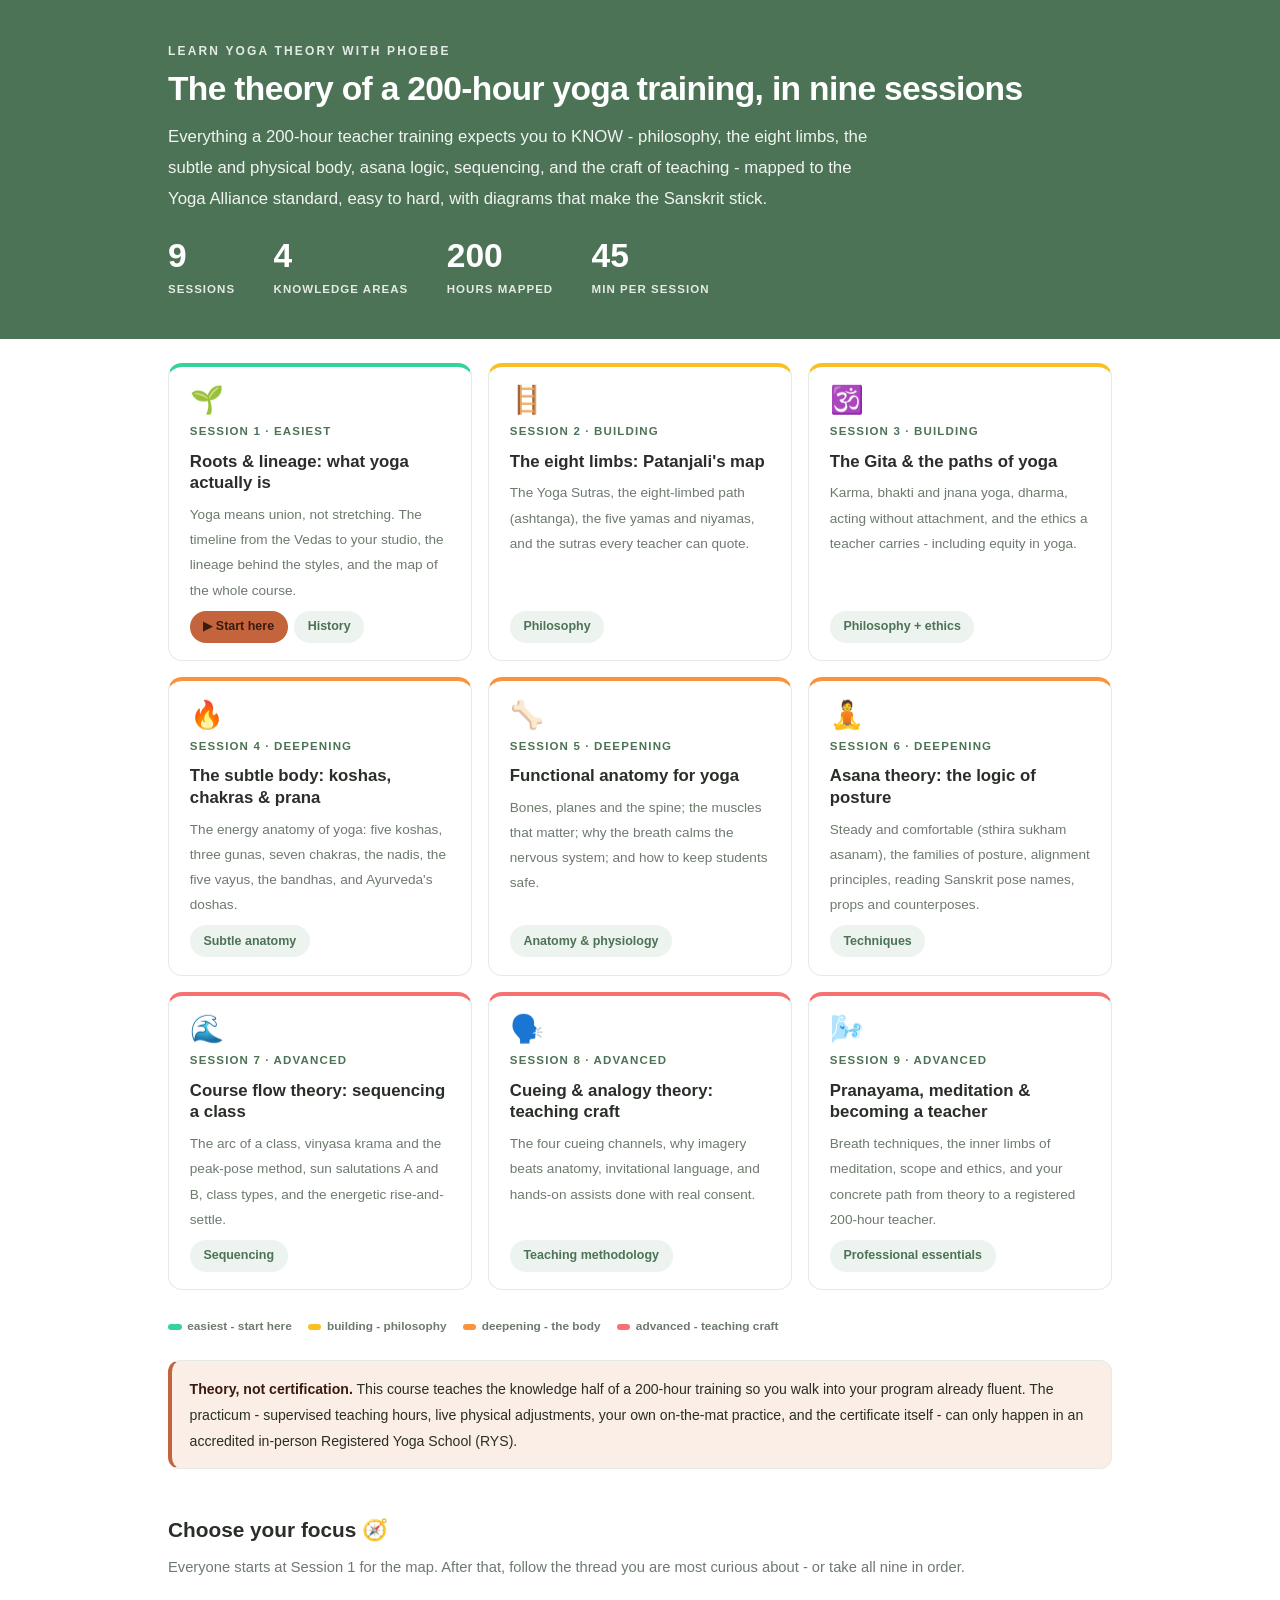
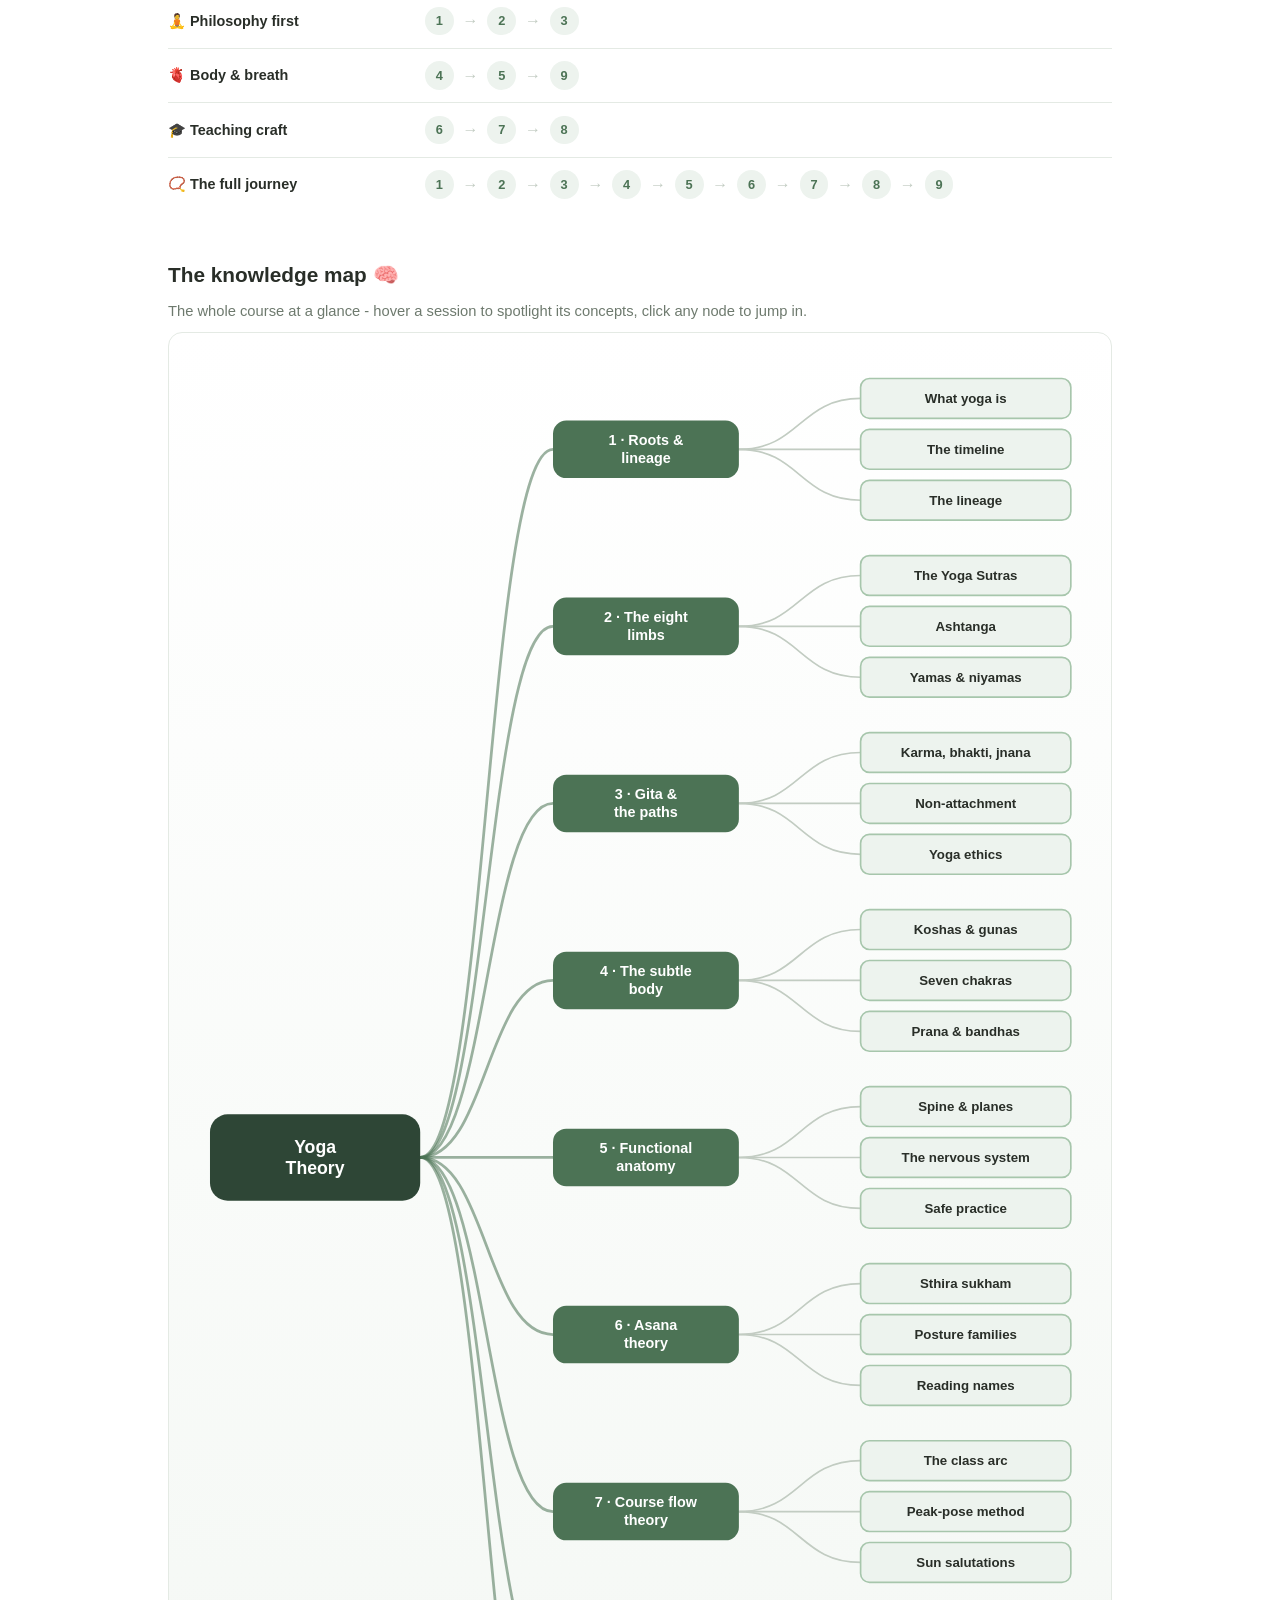
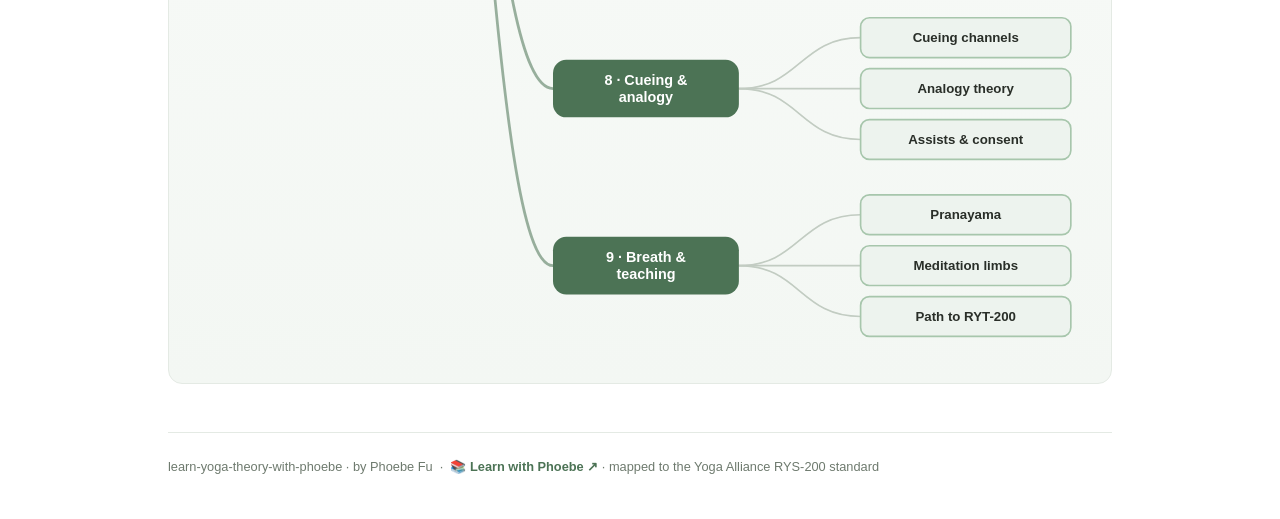
==== index.html @ 9bd57218 "Give every course a social card, and clear the last diagram overlaps Until now all 77 courses shared" ====
<!DOCTYPE html>
<html lang="en">
<head>
<meta charset="UTF-8">
<meta name="viewport" content="width=device-width, initial-scale=1.0">
<!-- social:start -->
<meta name="description" content="Everything a 200-hour teacher training expects you to KNOW - philosophy, the eight limbs, the subtle and physical body, asana logic, sequencing, and the craft of teaching - mapped to the Yoga...">
<meta property="og:type" content="article">
<meta property="og:site_name" content="Learn with Phoebe">
<meta property="og:title" content="learn yoga theory with phoebe - the theory of a 200-hour teacher training">
<meta property="og:description" content="Everything a 200-hour teacher training expects you to KNOW - philosophy, the eight limbs, the subtle and physical body, asana logic, sequencing, and the craft of teaching - mapped to the Yoga...">
<meta property="og:url" content="https://phoebefu6.github.io/learn-yoga-theory-with-phoebe/">
<meta property="og:image" content="https://phoebefu6.github.io/learn-yoga-theory-with-phoebe/assets/og-cover.png">
<meta property="og:image:width" content="1200">
<meta property="og:image:height" content="630">
<meta name="twitter:card" content="summary_large_image">
<meta name="twitter:title" content="learn yoga theory with phoebe - the theory of a 200-hour teacher training">
<meta name="twitter:description" content="Everything a 200-hour teacher training expects you to KNOW - philosophy, the eight limbs, the subtle and physical body, asana logic, sequencing, and the craft of teaching - mapped to the Yoga...">
<meta name="twitter:image" content="https://phoebefu6.github.io/learn-yoga-theory-with-phoebe/assets/og-cover.png">
<!-- social:end -->
<title>learn yoga theory with phoebe - the theory of a 200-hour teacher training</title>
<link rel="stylesheet" href="assets/style.css?v=6">
<style>
  .stats-row { display: flex; gap: 2.4rem; margin-top: 1.5rem; flex-wrap: wrap; }
  .stat b { display: block; font-size: 2.1rem; font-weight: 800; line-height: 1.05; font-variant-numeric: tabular-nums; }
  .stat span { font-size: .72rem; opacity: .85; text-transform: uppercase; letter-spacing: .09em; font-weight: 600; }

  .course-grid { display: grid; grid-template-columns: repeat(auto-fit, minmax(17rem, 1fr)); gap: 1rem; margin-top: 1.5rem; }
  .course-card {
    border: 1px solid var(--hairline);
    border-top: 4px solid var(--diff, var(--indigo));
    border-radius: var(--radius);
    padding: 1.2rem 1.3rem 1.1rem;
    display: flex;
    flex-direction: column;
    gap: .5rem;
    text-decoration: none;
    color: var(--ink);
    background: #fff;
    transition: box-shadow .15s ease, border-color .15s ease, transform .15s ease;
    position: relative;
  }
  .course-card:hover { border-color: var(--indigo-soft); border-top-color: var(--diff, var(--indigo)); box-shadow: 0 8px 28px rgba(76,115,85,.16); transform: translateY(-3px); }
  .course-card .cicon { font-size: 1.7rem; line-height: 1; }
  .course-card .cnum { font-size: .72rem; font-weight: 700; color: var(--indigo); text-transform: uppercase; letter-spacing: .1em; }
  .course-card h3 { font-size: 1.05rem; font-weight: 800; line-height: 1.3; }
  .course-card p { font-size: .85rem; color: var(--muted); flex: 1; }
  .course-card .meta { display: flex; gap: .4rem; flex-wrap: wrap; }

  .diff-legend { display: flex; gap: 1rem; margin-top: 1.6rem; font-size: .74rem; color: var(--muted); font-weight: 600; flex-wrap: wrap; }
  .diff-legend i { display: inline-block; width: .85rem; height: .35rem; border-radius: 999px; margin-right: .35rem; vertical-align: middle; }

  .paths { margin-top: 2.6rem; }
  .paths h2 { font-size: 1.3rem; font-weight: 800; margin-bottom: .3rem; }
  .paths .plede { color: var(--muted); font-size: .92rem; margin-bottom: .8rem; }
  .path { display: flex; gap: .55rem; align-items: center; padding: .75rem 0; border-bottom: .5px solid var(--hairline); flex-wrap: wrap; }
  .path:last-child { border-bottom: none; }
  .path b { min-width: 15.5rem; font-size: .9rem; }
  .path .pstep { background: var(--indigo-50); color: var(--indigo); border-radius: 999px; padding: .16rem .68rem; font-weight: 700; font-size: .8rem; text-decoration: none; transition: all .12s ease; }
  .path .pstep:hover { background: var(--indigo); color: #fff; }
  .path .parr { color: var(--faint); font-weight: 700; }

  .mm-section { margin-top: 1.6rem; }
  .mm-section h2 { font-size: 1.3rem; font-weight: 800; margin-bottom: .2rem; }
  .mm-section .mm-lede { color: var(--muted); font-size: .92rem; margin-bottom: .4rem; }
  .mm-wrap { border: 1px solid var(--hairline); border-radius: var(--radius); background: linear-gradient(180deg,#fff, #F3F7F3); padding: .6rem; overflow-x: auto; }
  .mm-svg { width: 100%; height: auto; display: block; max-width: 60rem; margin: 0 auto; min-width: 34rem; }
  .mm-link { cursor: pointer; text-decoration: none; }
  .mm-node rect { transition: opacity .15s ease, filter .15s ease; }
  .mm-node text { pointer-events: none; }
  .mm-link:hover .mm-node rect { filter: brightness(1.06); }
  .mm-edge { transition: opacity .15s ease; }

  .note-band { margin-top: 1.4rem; background: var(--amber-50); border: 1px solid var(--hairline); border-left: 4px solid var(--amber); border-radius: 12px; padding: .9rem 1.1rem; font-size: .88rem; color: var(--ink); }
  .note-band b { color: var(--amber-ink); }
</style>
</head>
<body>

<header class="masthead">
  <div class="wrap">
    <div class="eyebrow">Learn Yoga Theory with Phoebe</div>
    <h1>The theory of a 200-hour yoga training, in nine sessions</h1>
    <p class="sub">Everything a 200-hour teacher training expects you to KNOW - philosophy, the eight limbs, the subtle and physical body, asana logic, sequencing, and the craft of teaching - mapped to the Yoga Alliance standard, easy to hard, with diagrams that make the Sanskrit stick.</p>
    <div class="stats-row">
      <div class="stat"><b data-count="9">9</b><span>sessions</span></div>
      <div class="stat"><b data-count="4">4</b><span>knowledge areas</span></div>
      <div class="stat"><b data-count="200">200</b><span>hours mapped</span></div>
      <div class="stat"><b data-count="45">45</b><span>min per session</span></div>
    </div>
  </div>
</header>

<main class="wrap">

  <section class="section">
    <div class="course-grid">
      <a class="course-card" href="courses/01-roots-lineage.html" style="--diff:#34D399">
        <span class="cicon">🌱</span>
        <span class="cnum">Session 1 · easiest</span>
        <h3>Roots &amp; lineage: what yoga actually is</h3>
        <p>Yoga means union, not stretching. The timeline from the Vedas to your studio, the lineage behind the styles, and the map of the whole course.</p>
        <span class="meta"><span class="pill amber">▶ Start here</span><span class="pill light">History</span></span>
      </a>
      <a class="course-card" href="courses/02-eight-limbs.html" style="--diff:#FBBF24">
        <span class="cicon">🪜</span>
        <span class="cnum">Session 2 · building</span>
        <h3>The eight limbs: Patanjali's map</h3>
        <p>The Yoga Sutras, the eight-limbed path (ashtanga), the five yamas and niyamas, and the sutras every teacher can quote.</p>
        <span class="meta"><span class="pill light">Philosophy</span></span>
      </a>
      <a class="course-card" href="courses/03-gita-paths.html" style="--diff:#FBBF24">
        <span class="cicon">🕉️</span>
        <span class="cnum">Session 3 · building</span>
        <h3>The Gita &amp; the paths of yoga</h3>
        <p>Karma, bhakti and jnana yoga, dharma, acting without attachment, and the ethics a teacher carries - including equity in yoga.</p>
        <span class="meta"><span class="pill light">Philosophy + ethics</span></span>
      </a>
      <a class="course-card" href="courses/04-subtle-body.html" style="--diff:#FB923C">
        <span class="cicon">🔥</span>
        <span class="cnum">Session 4 · deepening</span>
        <h3>The subtle body: koshas, chakras &amp; prana</h3>
        <p>The energy anatomy of yoga: five koshas, three gunas, seven chakras, the nadis, the five vayus, the bandhas, and Ayurveda's doshas.</p>
        <span class="meta"><span class="pill light">Subtle anatomy</span></span>
      </a>
      <a class="course-card" href="courses/05-functional-anatomy.html" style="--diff:#FB923C">
        <span class="cicon">🦴</span>
        <span class="cnum">Session 5 · deepening</span>
        <h3>Functional anatomy for yoga</h3>
        <p>Bones, planes and the spine; the muscles that matter; why the breath calms the nervous system; and how to keep students safe.</p>
        <span class="meta"><span class="pill light">Anatomy &amp; physiology</span></span>
      </a>
      <a class="course-card" href="courses/06-asana-theory.html" style="--diff:#FB923C">
        <span class="cicon">🧘</span>
        <span class="cnum">Session 6 · deepening</span>
        <h3>Asana theory: the logic of posture</h3>
        <p>Steady and comfortable (sthira sukham asanam), the families of posture, alignment principles, reading Sanskrit pose names, props and counterposes.</p>
        <span class="meta"><span class="pill light">Techniques</span></span>
      </a>
      <a class="course-card" href="courses/07-course-flow.html" style="--diff:#F87171">
        <span class="cicon">🌊</span>
        <span class="cnum">Session 7 · advanced</span>
        <h3>Course flow theory: sequencing a class</h3>
        <p>The arc of a class, vinyasa krama and the peak-pose method, sun salutations A and B, class types, and the energetic rise-and-settle.</p>
        <span class="meta"><span class="pill light">Sequencing</span></span>
      </a>
      <a class="course-card" href="courses/08-cueing-analogy.html" style="--diff:#F87171">
        <span class="cicon">🗣️</span>
        <span class="cnum">Session 8 · advanced</span>
        <h3>Cueing &amp; analogy theory: teaching craft</h3>
        <p>The four cueing channels, why imagery beats anatomy, invitational language, and hands-on assists done with real consent.</p>
        <span class="meta"><span class="pill light">Teaching methodology</span></span>
      </a>
      <a class="course-card" href="courses/09-pranayama-meditation.html" style="--diff:#F87171">
        <span class="cicon">🌬️</span>
        <span class="cnum">Session 9 · advanced</span>
        <h3>Pranayama, meditation &amp; becoming a teacher</h3>
        <p>Breath techniques, the inner limbs of meditation, scope and ethics, and your concrete path from theory to a registered 200-hour teacher.</p>
        <span class="meta"><span class="pill light">Professional essentials</span></span>
      </a>
    </div>
    <div class="diff-legend">
      <span><i style="background:#34D399"></i>easiest - start here</span>
      <span><i style="background:#FBBF24"></i>building - philosophy</span>
      <span><i style="background:#FB923C"></i>deepening - the body</span>
      <span><i style="background:#F87171"></i>advanced - teaching craft</span>
    </div>

    <div class="note-band">
      <b>Theory, not certification.</b> This course teaches the knowledge half of a 200-hour training so you walk into your program already fluent. The practicum - supervised teaching hours, live physical adjustments, your own on-the-mat practice, and the certificate itself - can only happen in an accredited in-person Registered Yoga School (RYS).
    </div>

    <div class="paths">
      <h2>Choose your focus 🧭</h2>
      <p class="plede">Everyone starts at Session 1 for the map. After that, follow the thread you are most curious about - or take all nine in order.</p>
      <div class="path"><b>🧘 Philosophy first</b>
        <a class="pstep" href="courses/01-roots-lineage.html">1</a><span class="parr">→</span>
        <a class="pstep" href="courses/02-eight-limbs.html">2</a><span class="parr">→</span>
        <a class="pstep" href="courses/03-gita-paths.html">3</a>
      </div>
      <div class="path"><b>🫀 Body &amp; breath</b>
        <a class="pstep" href="courses/04-subtle-body.html">4</a><span class="parr">→</span>
        <a class="pstep" href="courses/05-functional-anatomy.html">5</a><span class="parr">→</span>
        <a class="pstep" href="courses/09-pranayama-meditation.html">9</a>
      </div>
      <div class="path"><b>🎓 Teaching craft</b>
        <a class="pstep" href="courses/06-asana-theory.html">6</a><span class="parr">→</span>
        <a class="pstep" href="courses/07-course-flow.html">7</a><span class="parr">→</span>
        <a class="pstep" href="courses/08-cueing-analogy.html">8</a>
      </div>
      <div class="path"><b>📿 The full journey</b>
        <a class="pstep" href="courses/01-roots-lineage.html">1</a><span class="parr">→</span>
        <a class="pstep" href="courses/02-eight-limbs.html">2</a><span class="parr">→</span>
        <a class="pstep" href="courses/03-gita-paths.html">3</a><span class="parr">→</span>
        <a class="pstep" href="courses/04-subtle-body.html">4</a><span class="parr">→</span>
        <a class="pstep" href="courses/05-functional-anatomy.html">5</a><span class="parr">→</span>
        <a class="pstep" href="courses/06-asana-theory.html">6</a><span class="parr">→</span>
        <a class="pstep" href="courses/07-course-flow.html">7</a><span class="parr">→</span>
        <a class="pstep" href="courses/08-cueing-analogy.html">8</a><span class="parr">→</span>
        <a class="pstep" href="courses/09-pranayama-meditation.html">9</a>
      </div>
    </div>
  </section>

  <section class="section mm-section">
    <h2>The knowledge map 🧠</h2>
    <p class="mm-lede">The whole course at a glance - hover a session to spotlight its concepts, click any node to jump in.</p>
    <div class="mm-wrap"><div id="mindmap"></div></div>
  </section>

  <footer class="pagefoot">
    <span>learn-yoga-theory-with-phoebe · by Phoebe Fu &nbsp;·&nbsp; 📚 <a href="https://phoebefu6.github.io/learn-with-phoebe/">Learn with Phoebe ↗</a> · mapped to the Yoga Alliance RYS-200 standard</span>
  </footer>
</main>

<script>
window.MINDMAP_DATA = {
  title: "Yoga\nTheory",
  centerColor: "#2E4636",
  sessions: [
    { label: "Roots &\nlineage", href: "courses/01-roots-lineage.html", color: "#34D399",
      concepts: [
        { label: "What yoga is", href: "courses/01-roots-lineage.html" },
        { label: "The timeline", href: "courses/01-roots-lineage.html" },
        { label: "The lineage", href: "courses/01-roots-lineage.html" } ] },
    { label: "The eight\nlimbs", href: "courses/02-eight-limbs.html", color: "#FBBF24",
      concepts: [
        { label: "The Yoga Sutras", href: "courses/02-eight-limbs.html" },
        { label: "Ashtanga", href: "courses/02-eight-limbs.html" },
        { label: "Yamas & niyamas", href: "courses/02-eight-limbs.html" } ] },
    { label: "Gita &\nthe paths", href: "courses/03-gita-paths.html", color: "#FBBF24",
      concepts: [
        { label: "Karma, bhakti, jnana", href: "courses/03-gita-paths.html" },
        { label: "Non-attachment", href: "courses/03-gita-paths.html" },
        { label: "Yoga ethics", href: "courses/03-gita-paths.html" } ] },
    { label: "The subtle\nbody", href: "courses/04-subtle-body.html", color: "#FB923C",
      concepts: [
        { label: "Koshas & gunas", href: "courses/04-subtle-body.html" },
        { label: "Seven chakras", href: "courses/04-subtle-body.html" },
        { label: "Prana & bandhas", href: "courses/04-subtle-body.html" } ] },
    { label: "Functional\nanatomy", href: "courses/05-functional-anatomy.html", color: "#FB923C",
      concepts: [
        { label: "Spine & planes", href: "courses/05-functional-anatomy.html" },
        { label: "The nervous system", href: "courses/05-functional-anatomy.html" },
        { label: "Safe practice", href: "courses/05-functional-anatomy.html" } ] },
    { label: "Asana\ntheory", href: "courses/06-asana-theory.html", color: "#FB923C",
      concepts: [
        { label: "Sthira sukham", href: "courses/06-asana-theory.html" },
        { label: "Posture families", href: "courses/06-asana-theory.html" },
        { label: "Reading names", href: "courses/06-asana-theory.html" } ] },
    { label: "Course flow\ntheory", href: "courses/07-course-flow.html", color: "#F87171",
      concepts: [
        { label: "The class arc", href: "courses/07-course-flow.html" },
        { label: "Peak-pose method", href: "courses/07-course-flow.html" },
        { label: "Sun salutations", href: "courses/07-course-flow.html" } ] },
    { label: "Cueing &\nanalogy", href: "courses/08-cueing-analogy.html", color: "#F87171",
      concepts: [
        { label: "Cueing channels", href: "courses/08-cueing-analogy.html" },
        { label: "Analogy theory", href: "courses/08-cueing-analogy.html" },
        { label: "Assists & consent", href: "courses/08-cueing-analogy.html" } ] },
    { label: "Breath &\nteaching", href: "courses/09-pranayama-meditation.html", color: "#F87171",
      concepts: [
        { label: "Pranayama", href: "courses/09-pranayama-meditation.html" },
        { label: "Meditation limbs", href: "courses/09-pranayama-meditation.html" },
        { label: "Path to RYT-200", href: "courses/09-pranayama-meditation.html" } ] }
  ]
};
</script>
<script src="assets/mindmap.js?v=6"></script>
<script src="assets/app.js?v=6"></script>
</body>
</html>
---- assets/style.css ----
/* learn-claude-with-phoebe - editorial bold design system
   Accent: indigo #4C7355 · Ink: #292E28 · Flagship: amber #C4643C */

:root {
  --indigo: #4C7355;
  --indigo-deep: #2E4636;
  --indigo-mid: #6E9B77;
  --indigo-soft: #A7C6AC;
  --indigo-50: #EDF3EE;
  --ink: #292E28;
  --muted: #6E7A6E;
  --faint: #C2CCC2;
  --hairline: #E4EAE4;
  --amber: #C4643C;
  --amber-ink: #3A1B0E;
  --amber-50: #FBEEE6;
  --paper: #FFFFFF;
  --code-bg: #1E2620;
  --code-ink: #E4EDE5;
  --radius: 14px;
}

* { margin: 0; padding: 0; box-sizing: border-box; }

html { font-size: 16px; scroll-behavior: smooth; }
html.zoom-125 { font-size: 20px; }
html.zoom-150 { font-size: 24px; }

body {
  font-family: "Inter", -apple-system, BlinkMacSystemFont, "Segoe UI", Roboto, sans-serif;
  background: var(--paper);
  color: var(--ink);
  line-height: 1.85;
  font-feature-settings: "tnum";
}

.wrap { max-width: 62rem; margin: 0 auto; padding: 0 1.5rem; }

/* ---------- header band ---------- */
.masthead {
  background: var(--indigo);
  color: #fff;
  padding: 2.5rem 0 2.25rem;
}
.masthead .eyebrow {
  font-size: .75rem;
  letter-spacing: .18em;
  text-transform: uppercase;
  opacity: .85;
  font-weight: 600;
}
.masthead h1 {
  font-size: 2.1rem;
  line-height: 1.15;
  font-weight: 800;
  margin: .5rem 0 .75rem;
  letter-spacing: -.02em;
}
.masthead h1 .accent { color: inherit; }
.masthead .sub { font-size: 1.05rem; opacity: .92; max-width: 44rem; }

.chip-row { display: flex; flex-wrap: wrap; gap: .5rem; margin-top: 1.1rem; }
.chip {
  display: inline-flex;
  align-items: center;
  gap: .35rem;
  border-radius: 999px;
  padding: .25rem .8rem;
  font-size: .78rem;
  font-weight: 600;
  white-space: nowrap;
}
.chip.level { background: #fff; color: var(--indigo); }
.chip.audience { background: rgba(255,255,255,.16); color: #fff; border: 1px solid rgba(255,255,255,.35); }
.chip.time { background: var(--ink); color: #fff; font-variant-numeric: tabular-nums; }

/* ---------- agenda bar ---------- */
.agenda {
  display: flex;
  border-radius: 999px;
  overflow: hidden;
  margin: 1.4rem 0 0;
  font-size: .72rem;
  font-weight: 600;
  text-align: center;
  color: #fff;
}
.agenda span { padding: .45rem .3rem; white-space: nowrap; overflow: hidden; text-overflow: ellipsis; }
.agenda .a1 { background: var(--indigo-deep); }
.agenda .a2 { background: var(--indigo-mid); }
.agenda .a3 { background: var(--amber); color: var(--amber-ink); }
.agenda .a4 { background: var(--indigo-soft); }

/* ---------- toolbar ---------- */
.toolbar {
  position: sticky;
  top: 0;
  z-index: 40;
  background: rgba(255,255,255,.94);
  backdrop-filter: blur(6px);
  border-bottom: 1px solid var(--hairline);
  padding: .55rem 0;
}
.toolbar .wrap { display: flex; align-items: center; gap: .6rem; }
.toolbar .crumb { font-size: .8rem; color: var(--muted); font-weight: 600; margin-right: auto; }
.toolbar .crumb a { color: var(--indigo); text-decoration: none; }
.btn {
  border: 1px solid var(--hairline);
  background: #fff;
  color: var(--ink);
  border-radius: 999px;
  padding: .35rem .9rem;
  font-size: .78rem;
  font-weight: 600;
  cursor: pointer;
  font-family: inherit;
  transition: all .15s ease;
}
.btn:hover { border-color: var(--indigo); color: var(--indigo); }
.btn.primary { background: var(--indigo); border-color: var(--indigo); color: #fff; }
.btn.primary:hover { background: var(--indigo-deep); }

/* ---------- sections ---------- */
main { padding: 2.5rem 0 4rem; }

.section { margin-bottom: 2.8rem; }
.section-kicker { margin-bottom: 1rem; }
.section-kicker .klabel {
  display: block;
  font-size: .72rem;
  text-transform: uppercase;
  letter-spacing: .1em;
  color: var(--indigo);
  font-weight: 700;
  margin-bottom: .35rem;
}
.section-kicker h2 {
  font-size: 1.45rem;
  font-weight: 800;
  letter-spacing: -.01em;
  display: flex;
  align-items: center;
  gap: .7rem;
  flex-wrap: wrap;
}
.section-kicker .tag {
  border-radius: 999px;
  padding: .18rem .7rem;
  font-size: .7rem;
  font-weight: 700;
  text-transform: uppercase;
  letter-spacing: .08em;
}
.tag.concept { background: var(--indigo-50); color: var(--indigo); }
.tag.demo { background: var(--amber-50); color: var(--amber-ink); }
.tag.exercise { background: var(--ink); color: #fff; }

.lede { color: var(--muted); max-width: 46rem; margin-bottom: 1.4rem; line-height: 1.8; }

/* live vs self-study markers on cards */
.mode {
  font-size: .64rem;
  font-weight: 700;
  text-transform: uppercase;
  letter-spacing: .07em;
  padding: .14rem .6rem;
  border-radius: 999px;
  flex: none;
}
.mode.live { background: var(--indigo); color: #fff; }
.mode.self { background: #fff; color: var(--muted); border: 1px solid var(--hairline); }

/* ---------- accordions ---------- */
details.card {
  border: 1px solid var(--hairline);
  border-radius: var(--radius);
  margin-bottom: .8rem;
  overflow: hidden;
  background: #fff;
}
details.card[open] { border-color: var(--indigo-soft); box-shadow: 0 8px 28px rgba(76,115,85,.08); }
details.card summary {
  list-style: none;
  cursor: pointer;
  padding: 1rem 1.25rem;
  display: flex;
  align-items: center;
  gap: .75rem;
  font-weight: 700;
  font-size: 1.02rem;
  user-select: none;
}
details.card summary::-webkit-details-marker { display: none; }
details.card summary .dot {
  width: .6rem; height: .6rem;
  border-radius: 999px;
  background: var(--indigo);
  flex: none;
}
details.card summary .mini { margin-left: auto; font-size: .72rem; color: var(--muted); font-weight: 600; white-space: nowrap; }
details.card summary .caret { transition: transform .2s ease; color: var(--indigo); font-size: .8rem; }
details.card[open] summary .caret { transform: rotate(90deg); }
details.card .body { padding: 0 1.25rem 1.4rem; border-top: 1px solid var(--hairline); padding-top: 1.15rem; }
details.card .body p { margin-bottom: 1.05rem; max-width: 48rem; }
details.card .body p:last-child { margin-bottom: 0; }
details.card .body ul, details.card .body ol { margin: 0 0 1.1rem 1.2rem; max-width: 47rem; }
details.card .body li { margin-bottom: .65rem; }
details.card .body h4 { font-size: .95rem; font-weight: 700; margin: 1.1rem 0 .45rem; }
details.card .body h4:first-child { margin-top: 0; }

/* ---------- pills & legends ---------- */
.legend { display: flex; flex-wrap: wrap; gap: .5rem; margin: 0 0 1.2rem; }
.pill {
  display: inline-flex;
  align-items: center;
  gap: .4rem;
  border-radius: 999px;
  padding: .28rem .85rem;
  font-size: .78rem;
  font-weight: 600;
}
.pill.solid { background: var(--indigo); color: #fff; }
.pill.light { background: var(--indigo-50); color: var(--indigo); }
.pill.inkpill { background: var(--ink); color: #fff; }
.pill.amber, .pill.peach { background: var(--amber); color: var(--amber-ink); }
.pill.bare { color: var(--faint); }

/* ---------- 4D grid ---------- */
.grid-2 { display: grid; grid-template-columns: repeat(auto-fit, minmax(15rem, 1fr)); gap: .8rem; margin: .5rem 0 1rem; }
.d-card {
  border: 1px solid var(--hairline);
  border-left: 4px solid var(--indigo);
  border-radius: 10px;
  padding: 1rem 1.1rem;
}
.d-card h4 { font-size: .95rem; margin-bottom: .3rem; }
.d-card h4 .lead-letter { color: var(--indigo); }
.d-card p { font-size: .86rem; color: var(--muted); margin: 0; }

/* ---------- tables ---------- */
table.clean { width: 100%; border-collapse: collapse; font-size: .9rem; margin: .4rem 0 1rem; }
table.clean th {
  text-align: left;
  font-size: .72rem;
  text-transform: uppercase;
  letter-spacing: .08em;
  color: var(--muted);
  padding: .5rem .6rem;
  border-bottom: 2px solid var(--ink);
}
table.clean td { padding: .7rem .6rem; border-bottom: .5px solid var(--hairline); vertical-align: top; line-height: 1.7; }
table.clean td:first-child { font-weight: 600; }

/* ---------- prompt boxes ---------- */
.prompt-box {
  position: relative;
  background: var(--code-bg);
  color: var(--code-ink);
  border-radius: var(--radius);
  padding: 1.1rem 1.2rem;
  margin: 1rem 0 1.2rem;
  font-family: "SF Mono", ui-monospace, Menlo, Consolas, monospace;
  font-size: .84rem;
  line-height: 1.65;
  white-space: pre-wrap;
  word-break: break-word;
}
.prompt-box .label {
  position: absolute;
  top: -0.7rem;
  left: 1rem;
  background: var(--indigo);
  color: #fff;
  font-family: "Inter", -apple-system, sans-serif;
  font-size: .68rem;
  font-weight: 700;
  letter-spacing: .06em;
  text-transform: uppercase;
  border-radius: 999px;
  padding: .15rem .7rem;
}
.prompt-box.bad .label { background: var(--faint); color: var(--ink); }
.prompt-box.good .label { background: var(--amber); color: var(--amber-ink); }
.copy-btn {
  position: absolute;
  top: .7rem;
  right: .7rem;
  background: rgba(255,255,255,.1);
  border: 1px solid rgba(255,255,255,.25);
  color: #fff;
  border-radius: 999px;
  padding: .25rem .8rem;
  font-size: .72rem;
  font-weight: 600;
  cursor: pointer;
  font-family: "Inter", -apple-system, sans-serif;
  transition: background .15s ease;
}
.copy-btn:hover { background: rgba(255,255,255,.22); }
.copy-btn.copied { background: var(--amber); border-color: var(--amber); color: var(--amber-ink); }

/* ---------- demo steps ---------- */
.steps { counter-reset: step; margin: .6rem 0 1rem; }
.step {
  display: flex;
  gap: .9rem;
  padding: .85rem 0;
  border-bottom: .5px solid var(--hairline);
}
.step:last-child { border-bottom: none; }
.step::before {
  counter-increment: step;
  content: counter(step);
  flex: none;
  width: 1.7rem; height: 1.7rem;
  border-radius: 999px;
  background: var(--indigo-50);
  color: var(--indigo);
  font-weight: 700;
  font-size: .85rem;
  display: inline-flex;
  align-items: center;
  justify-content: center;
  margin-top: .1rem;
}
.step p { margin: 0; }

/* ---------- callouts ---------- */
.callout {
  border-radius: var(--radius);
  padding: 1rem 1.2rem;
  margin: 1rem 0;
  font-size: .92rem;
}
.callout.tip { background: var(--indigo-50); border-left: 4px solid var(--indigo); }
.callout.win { background: var(--amber-50); border-left: 4px solid var(--amber); }
.callout strong:first-child { display: block; margin-bottom: .2rem; }

.callout.example {
  background: #FFFFFF;
  border: 1px solid var(--hairline);
  border-left: 4px solid var(--amber);
  font-size: .9rem;
}
.callout.example .ex-pill {
  display: inline-block;
  background: var(--amber);
  color: var(--amber-ink);
  border-radius: 999px;
  padding: .15rem .7rem;
  font-size: .68rem;
  font-weight: 700;
  text-transform: uppercase;
  letter-spacing: .06em;
  margin-bottom: .5rem;
}
.callout.example p { margin: 0 0 .75rem; max-width: 47rem; }
.callout.example p:last-child { margin-bottom: 0; }
.callout.example ul { margin: 0 0 0 1.1rem; max-width: 46rem; }
.callout.example li { margin-bottom: .6rem; }
.callout.example li:last-child { margin-bottom: 0; }

/* ---------- zoomable figures ---------- */
figure.zoomable {
  border: 1px solid var(--hairline);
  border-radius: var(--radius);
  padding: 1.2rem;
  margin: 1rem 0 1.4rem;
  cursor: zoom-in;
  transition: box-shadow .15s ease;
  background: #fff;
}
figure.zoomable:hover { box-shadow: 0 8px 28px rgba(76,115,85,.12); }
figure.zoomable svg, figure.zoomable img { width: 100%; height: auto; display: block; }
figure.zoomable figcaption {
  margin-top: .6rem;
  font-size: .76rem;
  color: var(--muted);
  font-weight: 600;
  display: flex;
  align-items: center;
  gap: .4rem;
}

.lightbox {
  position: fixed;
  inset: 0;
  z-index: 100;
  background: rgba(41,46,40,.9);
  display: none;
  align-items: center;
  justify-content: center;
  padding: 3vh 3vw;
  cursor: zoom-out;
}
.lightbox.open { display: flex; }
.lightbox .inner {
  background: #fff;
  border-radius: var(--radius);
  padding: 2rem;
  max-width: 94vw;
  max-height: 92vh;
  overflow: auto;
}
.lightbox .inner svg, .lightbox .inner img { width: min(88vw, 70rem); height: auto; }
.lightbox .close-hint {
  position: fixed;
  top: 1rem; right: 1.4rem;
  color: #fff;
  font-size: .8rem;
  font-weight: 600;
  opacity: .8;
}

/* ---------- courses covered ---------- */
.covered { border: 1px solid var(--hairline); border-radius: var(--radius); overflow: hidden; }
.covered-row {
  display: flex;
  align-items: baseline;
  gap: .8rem;
  padding: .75rem 1.1rem;
  border-bottom: .5px solid var(--hairline);
  font-size: .9rem;
}
.covered-row:last-child { border-bottom: none; }
.covered-row .status { flex: none; }
.covered-row .name { font-weight: 600; }
.covered-row .note { margin-left: auto; color: var(--muted); font-size: .78rem; text-align: right; }

/* ---------- cheat sheet footer ---------- */
.cheat {
  background: var(--ink);
  color: #fff;
  border-radius: var(--radius);
  padding: 1.6rem 1.6rem 1.3rem;
  margin-top: 3rem;
}
.cheat h3 { font-size: 1.1rem; margin-bottom: 1rem; }
.cheat h3 span { color: var(--indigo-soft); }
.cheat .grid-2 { gap: 1rem; }
.cheat .cheat-item { border-left: 3px solid var(--indigo-mid); padding-left: .8rem; }
.cheat .cheat-item b { display: block; font-size: .85rem; color: var(--indigo-soft); }
.cheat .cheat-item span { font-size: .82rem; opacity: .85; }

footer.pagefoot {
  border-top: 1px solid var(--hairline);
  margin-top: 3rem;
  padding: 1.4rem 0 2.5rem;
  font-size: .8rem;
  color: var(--muted);
  display: flex;
  justify-content: space-between;
  flex-wrap: wrap;
  gap: .8rem;
}
footer.pagefoot a { color: var(--indigo); text-decoration: none; font-weight: 600; }

/* ---------- wayfinding: reading progress + section dots + part numbers ---------- */

#progress-bar {
  position: fixed;
  top: 0; left: 0;
  height: 3px;
  width: 0;
  background: linear-gradient(90deg, var(--indigo), var(--amber));
  z-index: 90;
}

.pagenav {
  position: fixed;
  right: 1.1rem;
  top: 50%;
  transform: translateY(-50%);
  z-index: 50;
  display: flex;
  flex-direction: column;
  gap: .55rem;
}
.pagenav a {
  width: .68rem; height: .68rem;
  border-radius: 999px;
  background: #fff;
  border: 2px solid var(--faint);
  display: block;
  position: relative;
  transition: all .15s ease;
}
.pagenav a:hover { border-color: var(--indigo); transform: scale(1.3); }
.pagenav a.active { background: var(--indigo); border-color: var(--indigo); }
.pagenav a .nlabel {
  position: absolute;
  right: 1.4rem;
  top: 50%;
  transform: translateY(-50%);
  background: var(--ink);
  color: #fff;
  font-size: .7rem;
  font-weight: 600;
  padding: .22rem .65rem;
  border-radius: 6px;
  white-space: nowrap;
  opacity: 0;
  pointer-events: none;
  transition: opacity .15s ease;
}
.pagenav a:hover .nlabel { opacity: 1; }
@media (max-width: 74rem) { .pagenav { display: none; } }

main { counter-reset: partnum -1; }
.section .section-kicker { position: relative; }
.section .section-kicker::before {
  counter-increment: partnum;
  content: counter(partnum, decimal-leading-zero);
  position: absolute;
  right: 0;
  top: -1.2rem;
  font-size: 4.4rem;
  font-weight: 800;
  color: var(--indigo-50);
  line-height: 1;
  font-variant-numeric: tabular-nums;
  pointer-events: none;
  z-index: 0;
}
.section .section-kicker > * { position: relative; z-index: 1; }

details.card summary { transition: background .15s ease; }
details.card summary:hover { background: #F4F7F4; }

/* ---------- journey strip: you are here in the series ---------- */
.journey {
  display: flex;
  align-items: center;
  gap: .45rem;
  margin-top: 1.1rem;
  flex-wrap: wrap;
}
.journey .jlabel { font-size: .7rem; font-weight: 700; text-transform: uppercase; letter-spacing: .09em; opacity: .8; margin-right: .3rem; }
.journey a {
  width: 1.7rem; height: 1.7rem;
  border-radius: 999px;
  display: inline-flex;
  align-items: center;
  justify-content: center;
  font-size: .8rem;
  font-weight: 700;
  text-decoration: none;
  color: #fff;
  border: 1.5px solid rgba(255,255,255,.45);
  transition: all .15s ease;
  font-variant-numeric: tabular-nums;
}
.journey a:hover { border-color: #fff; transform: scale(1.12); }
.journey a.here { background: #fff; color: var(--indigo); border-color: #fff; }
.journey a.dd-chip { width: auto; border-radius: 999px; padding: 0 .7rem; font-size: .72rem; }

/* ---------- check-yourself quiz ---------- */
.quiz-q {
  border: 1px solid var(--hairline);
  border-radius: var(--radius);
  padding: 1.1rem 1.25rem 1rem;
  margin-bottom: .9rem;
  background: #fff;
}
.quiz-q .qtext { font-weight: 700; margin-bottom: .7rem; }
.quiz-q .qopt {
  display: block;
  width: 100%;
  text-align: left;
  background: #fff;
  border: 1px solid var(--hairline);
  border-radius: 10px;
  padding: .6rem .9rem;
  margin-bottom: .5rem;
  font-size: .9rem;
  font-family: inherit;
  color: var(--ink);
  cursor: pointer;
  transition: all .15s ease;
}
.quiz-q .qopt:hover { border-color: var(--indigo); background: var(--indigo-50); }
.quiz-q .qopt.correct { background: var(--indigo); border-color: var(--indigo); color: #fff; font-weight: 600; }
.quiz-q .qopt.correct::after { content: "  ✓"; }
.quiz-q .qopt.wrong { background: #FEF2F2; border-color: #FCA5A5; color: #991B1B; animation: qshake .3s ease; }
.quiz-q .qopt.wrong::after { content: "  ✗ try again"; font-size: .78rem; }
.quiz-q .qopt:disabled { cursor: default; }
.quiz-q .qwhy {
  display: none;
  background: var(--amber-50);
  border-left: 4px solid var(--amber);
  border-radius: 8px;
  padding: .6rem .9rem;
  font-size: .86rem;
  margin-top: .3rem;
}
.quiz-q.answered .qwhy { display: block; }
@keyframes qshake {
  0%, 100% { transform: translateX(0); }
  25% { transform: translateX(-5px); }
  75% { transform: translateX(5px); }
}
.quiz-score { font-weight: 700; color: var(--indigo); margin-top: .4rem; }

@media (prefers-reduced-motion: reduce) {
  .quiz-q .qopt.wrong { animation: none; }
  .journey a:hover { transform: none; }
}

/* ---------- micro-interactions (react-bits inspired, vanilla) ---------- */

/* BlurText: staggered word reveal on the masthead headline */
.masthead h1 .bw {
  display: inline-block;
  opacity: 0;
  filter: blur(8px);
  transform: translateY(.35em);
  animation: bw-in .7s cubic-bezier(.22,.9,.35,1) forwards;
  animation-delay: var(--bw-delay, 0s);
}
@keyframes bw-in {
  to { opacity: 1; filter: blur(0); transform: translateY(0); }
}

/* SpotlightCard: cursor-following highlight on accordion cards */
details.card { position: relative; }
details.card::after {
  content: "";
  position: absolute;
  inset: 0;
  pointer-events: none;
  opacity: 0;
  transition: opacity .3s ease;
  background: radial-gradient(320px circle at var(--mx, 50%) var(--my, 50%), rgba(76,115,85,.09), transparent 65%);
}
details.card:hover::after { opacity: 1; }

/* ScrollReveal: sections rise in as they enter the viewport */
.js-reveal .section {
  opacity: 0;
  transform: translateY(16px);
  transition: opacity .6s ease, transform .6s cubic-bezier(.22,.9,.35,1);
}
.js-reveal .section.revealed { opacity: 1; transform: none; }

@media (prefers-reduced-motion: reduce) {
  .masthead h1 .bw { animation: none; opacity: 1; filter: none; transform: none; }
  details.card::after { display: none; }
  .js-reveal .section { opacity: 1; transform: none; transition: none; }
}

@media (max-width: 40rem) {
  .masthead h1 { font-size: 1.6rem; }
  .agenda span { font-size: .6rem; }
  .toolbar .crumb { display: none; }
}

@media print {
  .toolbar, .copy-btn { display: none; }
  details.card { border: 1px solid #ccc; }
}

/* === LWP-PATCH v2 === */
/* palette-agnostic aliases: 75 repos use --indigo/--amber, 1 uses --pine/--clay */
:root {
  --pv-accent: var(--indigo, var(--pine, #334155));
  --pv-flag: var(--amber, var(--clay, #B45309));
  --pv-flag-50: var(--amber-50, var(--clay-50, #FEF3E2));
}

/* ============================================================
   v2 - readable on a phone + reading modes
   Layout only. No palette tokens are changed.
   ============================================================ */

/* --- skip link --- */
.skip-link {
  position: absolute; left: -9999px; top: 0; z-index: 200;
  background: var(--pv-accent); color: #fff;
  padding: .7rem 1.1rem; border-radius: 0 0 var(--radius) 0;
  font-weight: 700; font-size: .85rem; text-decoration: none;
}
.skip-link:focus { left: 0; }

/* --- visible keyboard focus everywhere --- */
:focus-visible {
  outline: 3px solid var(--pv-flag);
  outline-offset: 2px;
  border-radius: 4px;
}

/* --- diagrams: hold authored width, scroll instead of shrinking --- */
.figscroll { overflow-x: auto; -webkit-overflow-scrolling: touch; overscroll-behavior-x: contain; }
.figscroll::-webkit-scrollbar { height: 6px; }
.figscroll::-webkit-scrollbar-thumb { background: var(--faint); border-radius: 3px; }

/* --- tables: scroll container + sticky row label --- */
.tablescroll { overflow-x: auto; -webkit-overflow-scrolling: touch; border-radius: var(--radius); }

/* --- section contents counter --- */
.sec-meta {
  display: block; margin-top: .3rem;
  font-size: .72rem; font-weight: 700; letter-spacing: .06em;
  text-transform: uppercase; color: var(--muted);
  font-variant-numeric: tabular-nums;
}

/* --- study-mode switch --- */
.btn.mode-on { background: var(--pv-flag); border-color: var(--pv-flag); color: #fff; }

/* --- deep-linked card gets a moment of emphasis --- */
details.card.linked { border-color: var(--pv-flag); box-shadow: 0 0 0 3px var(--pv-flag-50); }

@media (max-width: 820px) {
  /* labels keep the size they were drawn at; the figure scrolls */
  figure.zoomable svg { min-width: 820px; }
  .figscroll .mm-svg, .mindmap svg { min-width: 840px; }

  table.clean { min-width: 620px; }
  table.clean th:first-child,
  table.clean td:first-child {
    position: sticky; left: 0; background: #fff;
    box-shadow: 1px 0 0 var(--hairline);
  }

  pre, .prompt-box { overflow-x: auto; }

  /* 44px tap targets */
  details.card summary { min-height: 44px; }
  .qopt { min-height: 44px; display: flex; align-items: center; padding: .7rem .9rem; }
  .toolbar .btn, .pagefoot a { min-height: 44px; display: inline-flex; align-items: center; }
}

@media (max-width: 640px) {
  /* long inline code tokens and nowrap chips are the two things that still
     forced the page sideways below 640px: let them break rather than push
     the layout. Inside the media query only - desktop is untouched. */
  :not(pre) > code, .prompt-box span, code span,
  p span, li span, td span { overflow-wrap: anywhere; word-break: break-word; }
  .chip, .syn-chip, .pill, .mode, .tag { white-space: normal; max-width: 100%; }

  /* the agenda bar truncated its own labels into nonsense - stack it */
  .agenda { flex-direction: column; align-items: stretch; gap: .3rem; }
  .agenda span { font-size: .74rem; text-align: left; padding: .4rem .7rem; flex: none !important; }
  .chip-row, .legend { flex-wrap: wrap; }
  .journey { flex-wrap: wrap; row-gap: .45rem; }
}

/* --- print: a session should print as a complete handout --- */
@media print {
  .pagenav, #progress-bar, .skip-link, .journey, .lightbox { display: none !important; }
  details.card > .body { display: block !important; }
  details.card, figure, table.clean, .callout { break-inside: avoid; page-break-inside: avoid; }
  figure.zoomable svg { min-width: 0; max-width: 100%; }
  .figscroll, .tablescroll { overflow: visible; }
  a[href^="http"]::after { content: " (" attr(href) ")"; font-size: .72rem; color: #555; }
}

/* swipe hint: own line, only when the diagram really does scroll */
figure.zoomable.can-scroll figcaption { flex-wrap: wrap; }
figure.zoomable.can-scroll figcaption::after {
  content: "swipe the diagram \2192";
  flex: 0 0 100%;
  margin-top: .2rem;
  font-size: .72rem;
  font-weight: 700;
  letter-spacing: .04em;
  color: var(--pv-flag);
}
/* === /LWP-PATCH === */
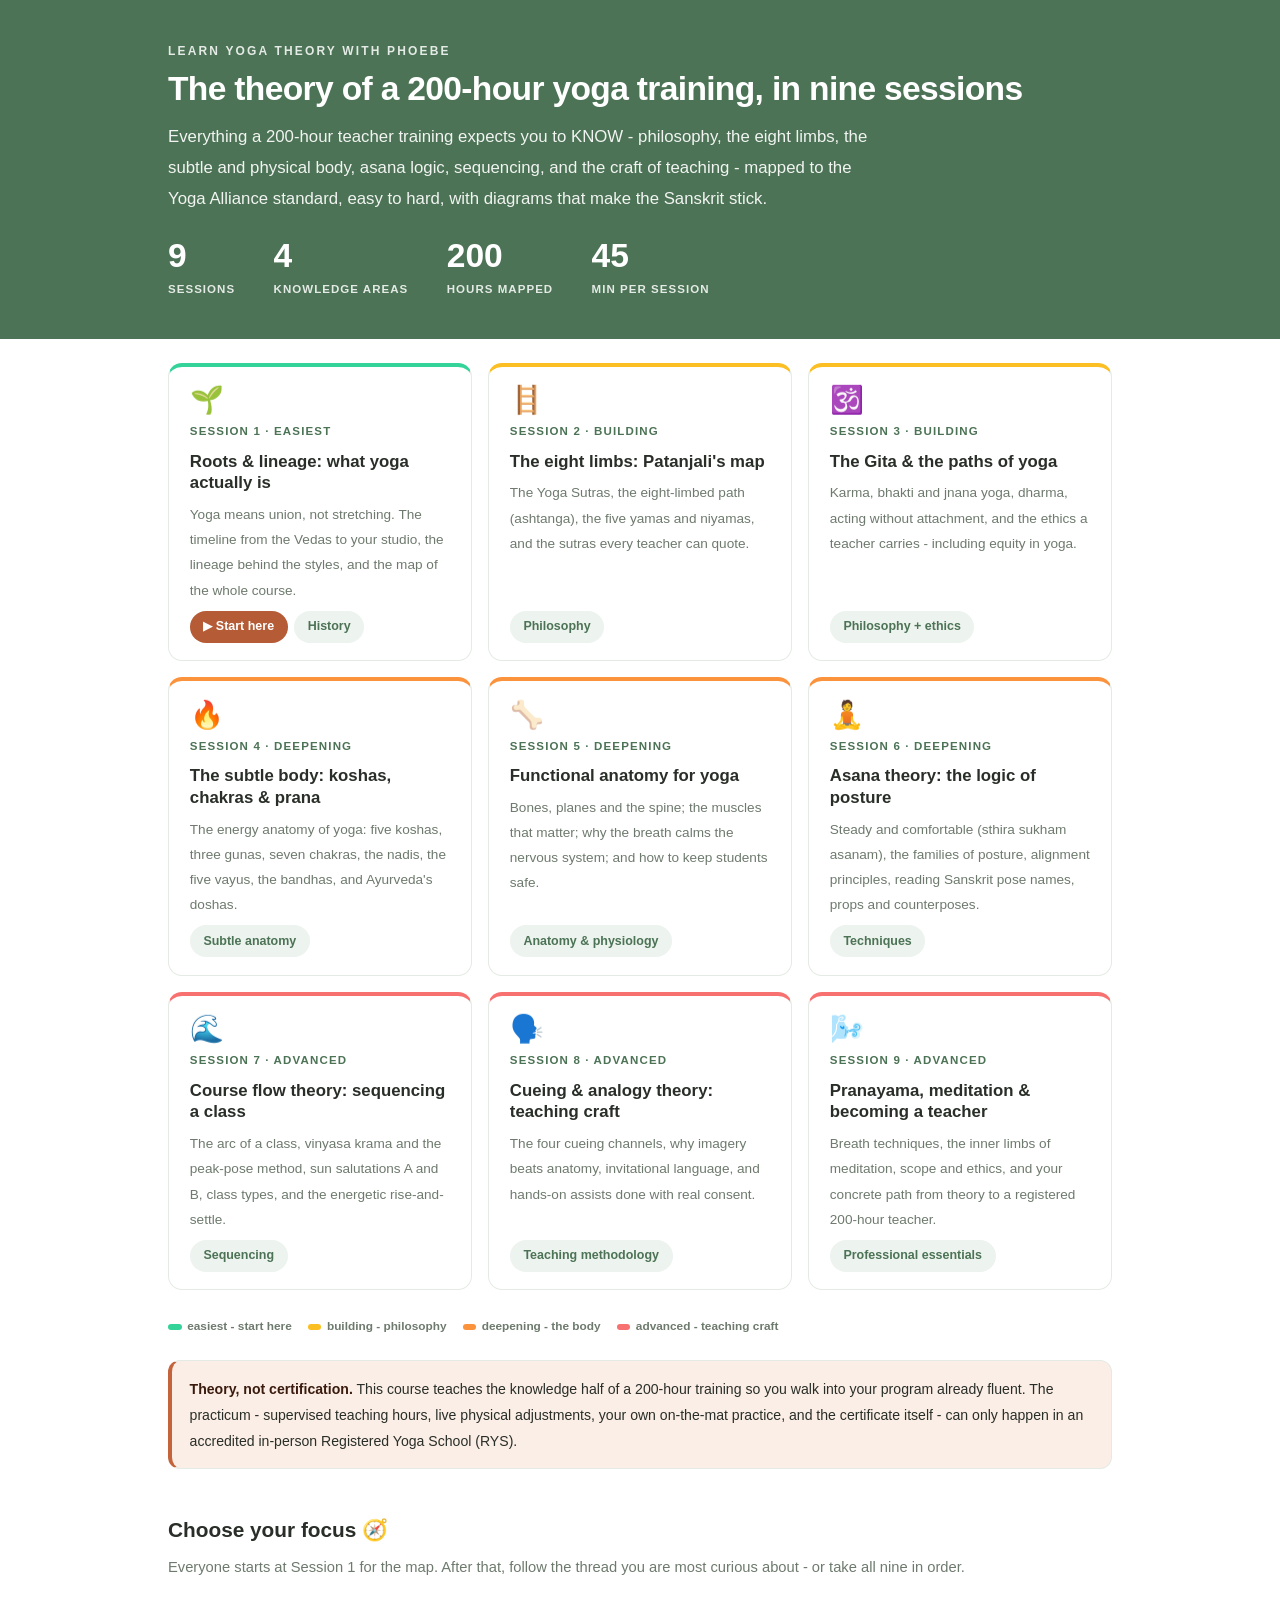
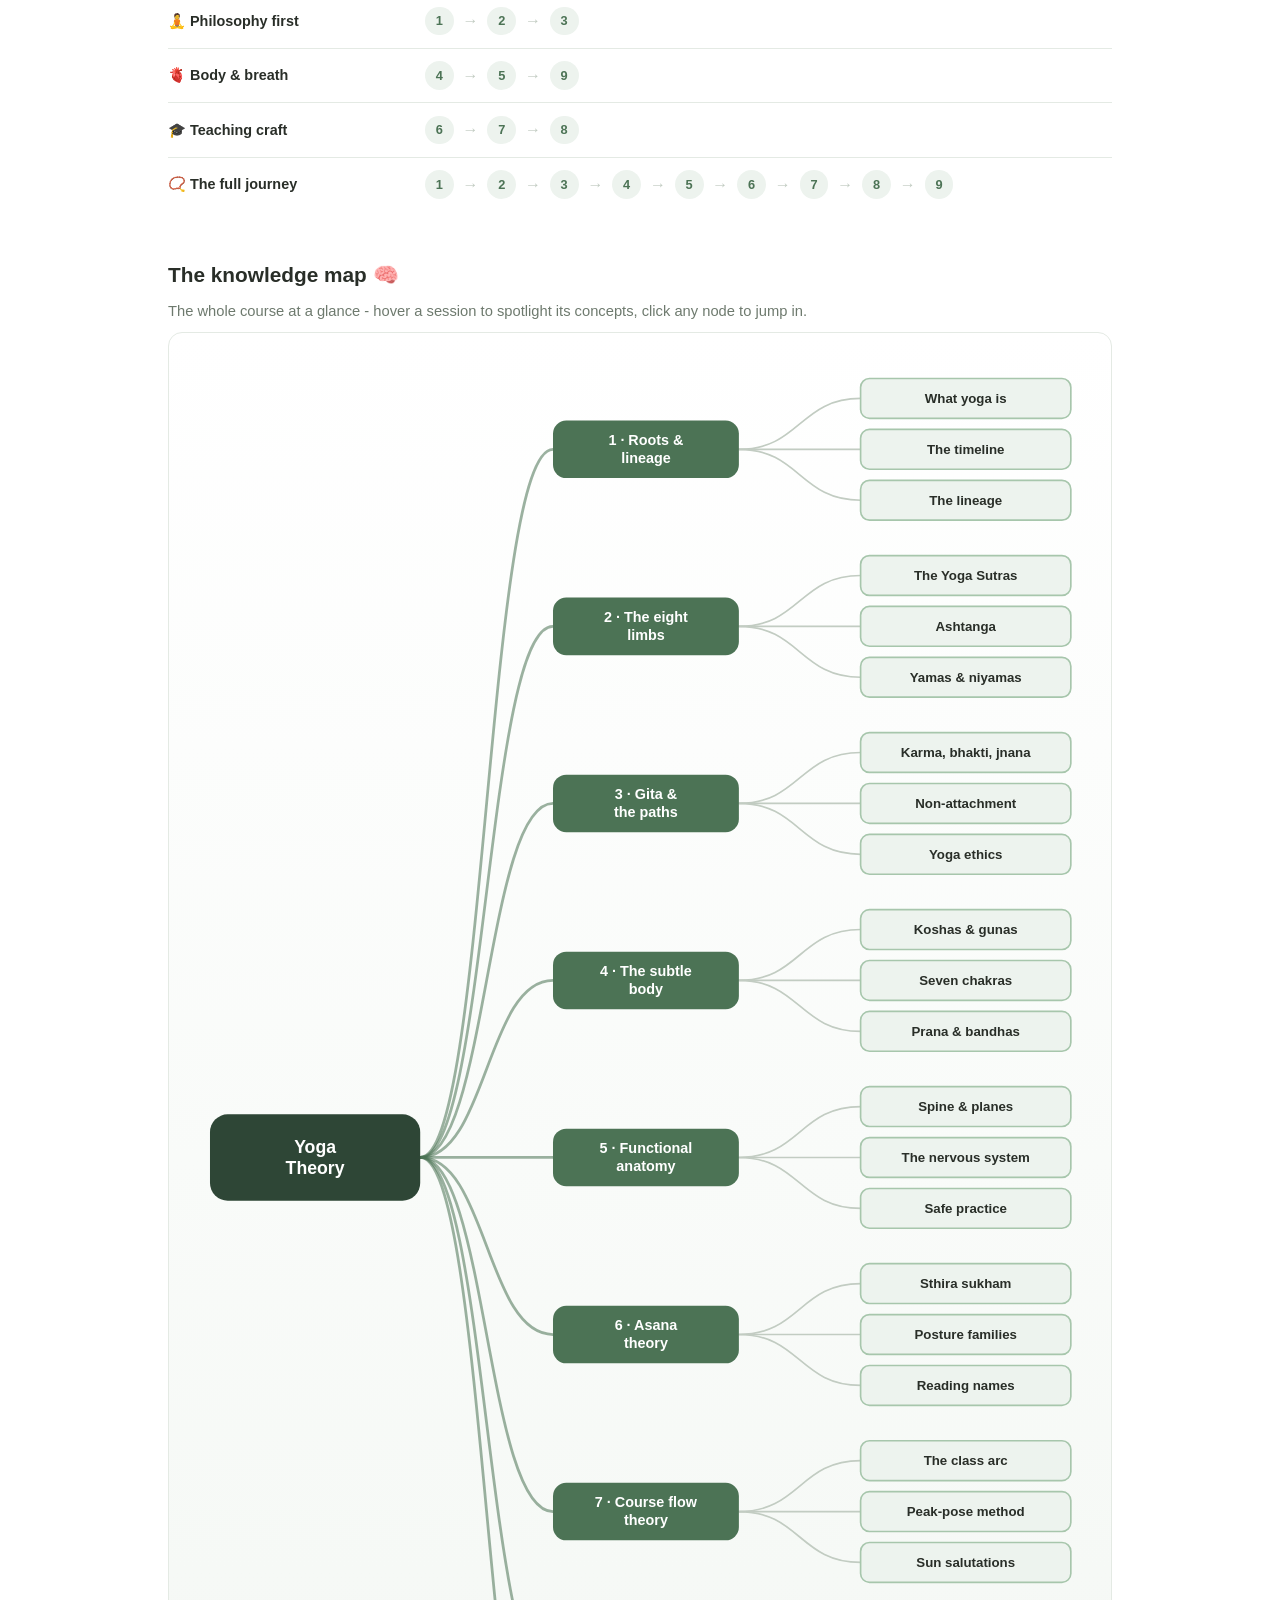
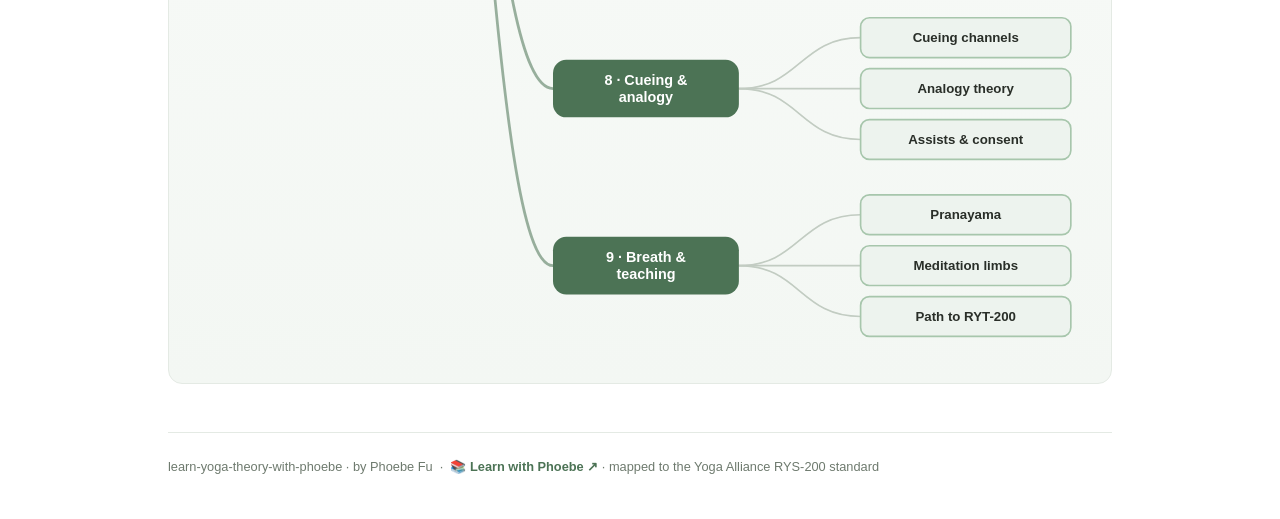
==== commit 71278ceb: "Fix unreadable pills and labels: white text on a darker amber fill (--amber-solid) The "Real world" " ====
--- a/index.html
+++ b/index.html
@@ -19,7 +19,7 @@
 <meta name="twitter:image" content="https://phoebefu6.github.io/learn-yoga-theory-with-phoebe/assets/og-cover.png">
 <!-- social:end -->
 <title>learn yoga theory with phoebe - the theory of a 200-hour teacher training</title>
-<link rel="stylesheet" href="assets/style.css?v=6">
+<link rel="stylesheet" href="assets/style.css?v=10">
 <style>
   .stats-row { display: flex; gap: 2.4rem; margin-top: 1.5rem; flex-wrap: wrap; }
   .stat b { display: block; font-size: 2.1rem; font-weight: 800; line-height: 1.05; font-variant-numeric: tabular-nums; }
--- a/assets/style.css
+++ b/assets/style.css
@@ -12,6 +12,7 @@
   --faint: #C2CCC2;
   --hairline: #E4EAE4;
   --amber: #C4643C;
+  --amber-solid: #B55C37;
   --amber-ink: #3A1B0E;
   --amber-50: #FBEEE6;
   --paper: #FFFFFF;
@@ -87,9 +88,9 @@
 }
 .agenda span { padding: .45rem .3rem; white-space: nowrap; overflow: hidden; text-overflow: ellipsis; }
 .agenda .a1 { background: var(--indigo-deep); }
-.agenda .a2 { background: var(--indigo-mid); }
-.agenda .a3 { background: var(--amber); color: var(--amber-ink); }
-.agenda .a4 { background: var(--indigo-soft); }
+.agenda .a2 { background: #577B5F; color: #fff; }
+.agenda .a3 { background: #B45C37; color: #fff; }
+.agenda .a4 { background: var(--indigo-soft); color: var(--ink); }
 
 /* ---------- toolbar ---------- */
 .toolbar {
@@ -101,8 +102,9 @@
   border-bottom: 1px solid var(--hairline);
   padding: .55rem 0;
 }
-.toolbar .wrap { display: flex; align-items: center; gap: .6rem; }
-.toolbar .crumb { font-size: .8rem; color: var(--muted); font-weight: 600; margin-right: auto; }
+.toolbar .wrap { display: flex; align-items: center; gap: .5rem; flex-wrap: nowrap; }
+.toolbar .crumb { font-size: .8rem; color: var(--muted); font-weight: 600; margin-right: auto; min-width: 0; white-space: nowrap; overflow: hidden; text-overflow: ellipsis; }
+.toolbar .btn { white-space: nowrap; flex: none; padding: .38rem .8rem; font-size: .78rem; line-height: 1.2; }
 .toolbar .crumb a { color: var(--indigo); text-decoration: none; }
 .btn {
   border: 1px solid var(--hairline);
@@ -222,7 +224,7 @@
 .pill.solid { background: var(--indigo); color: #fff; }
 .pill.light { background: var(--indigo-50); color: var(--indigo); }
 .pill.inkpill { background: var(--ink); color: #fff; }
-.pill.amber, .pill.peach { background: var(--amber); color: var(--amber-ink); }
+.pill.amber, .pill.peach { background: var(--amber-solid); color: #fff; }
 .pill.bare { color: var(--faint); }
 
 /* ---------- 4D grid ---------- */
@@ -280,7 +282,7 @@
   padding: .15rem .7rem;
 }
 .prompt-box.bad .label { background: var(--faint); color: var(--ink); }
-.prompt-box.good .label { background: var(--amber); color: var(--amber-ink); }
+.prompt-box.good .label { background: var(--amber-solid); color: #fff; }
 .copy-btn {
   position: absolute;
   top: .7rem;
@@ -297,16 +299,20 @@
   transition: background .15s ease;
 }
 .copy-btn:hover { background: rgba(255,255,255,.22); }
-.copy-btn.copied { background: var(--amber); border-color: var(--amber); color: var(--amber-ink); }
+.copy-btn.copied { background: var(--amber-solid); border-color: var(--amber-solid); color: #fff; }
 
 /* ---------- demo steps ---------- */
 .steps { counter-reset: step; margin: .6rem 0 1rem; }
 .step {
-  display: flex;
-  gap: .9rem;
+  display: grid;
+  grid-template-columns: max-content minmax(0, 1fr);
+  column-gap: .9rem;
+  row-gap: .2rem;
   padding: .85rem 0;
   border-bottom: .5px solid var(--hairline);
 }
+.step > * { grid-column: 2; min-width: 0; }
+.step > .prompt-box { margin: .8rem 0 .4rem; }
 .step:last-child { border-bottom: none; }
 .step::before {
   counter-increment: step;
@@ -344,8 +350,8 @@
 }
 .callout.example .ex-pill {
   display: inline-block;
-  background: var(--amber);
-  color: var(--amber-ink);
+  background: var(--amber-solid);
+  color: #fff;
   border-radius: 999px;
   padding: .15rem .7rem;
   font-size: .68rem;
@@ -727,7 +733,10 @@
   /* 44px tap targets */
   details.card summary { min-height: 44px; }
   .qopt { min-height: 44px; display: flex; align-items: center; padding: .7rem .9rem; }
-  .toolbar .btn, .pagefoot a { min-height: 44px; display: inline-flex; align-items: center; }
+  .toolbar .btn, .pagefoot a { min-height: 44px; display: inline-flex; align-items: center; justify-content: center; }
+  .toolbar .crumb, .toolbar #zoom-toggle { display: none; }
+  .toolbar .btn { flex: 1 1 0; padding: .3rem .4rem; font-size: .72rem; }
+  table.clean { display: block; overflow-x: auto; -webkit-overflow-scrolling: touch; }
 }
 
 @media (max-width: 640px) {
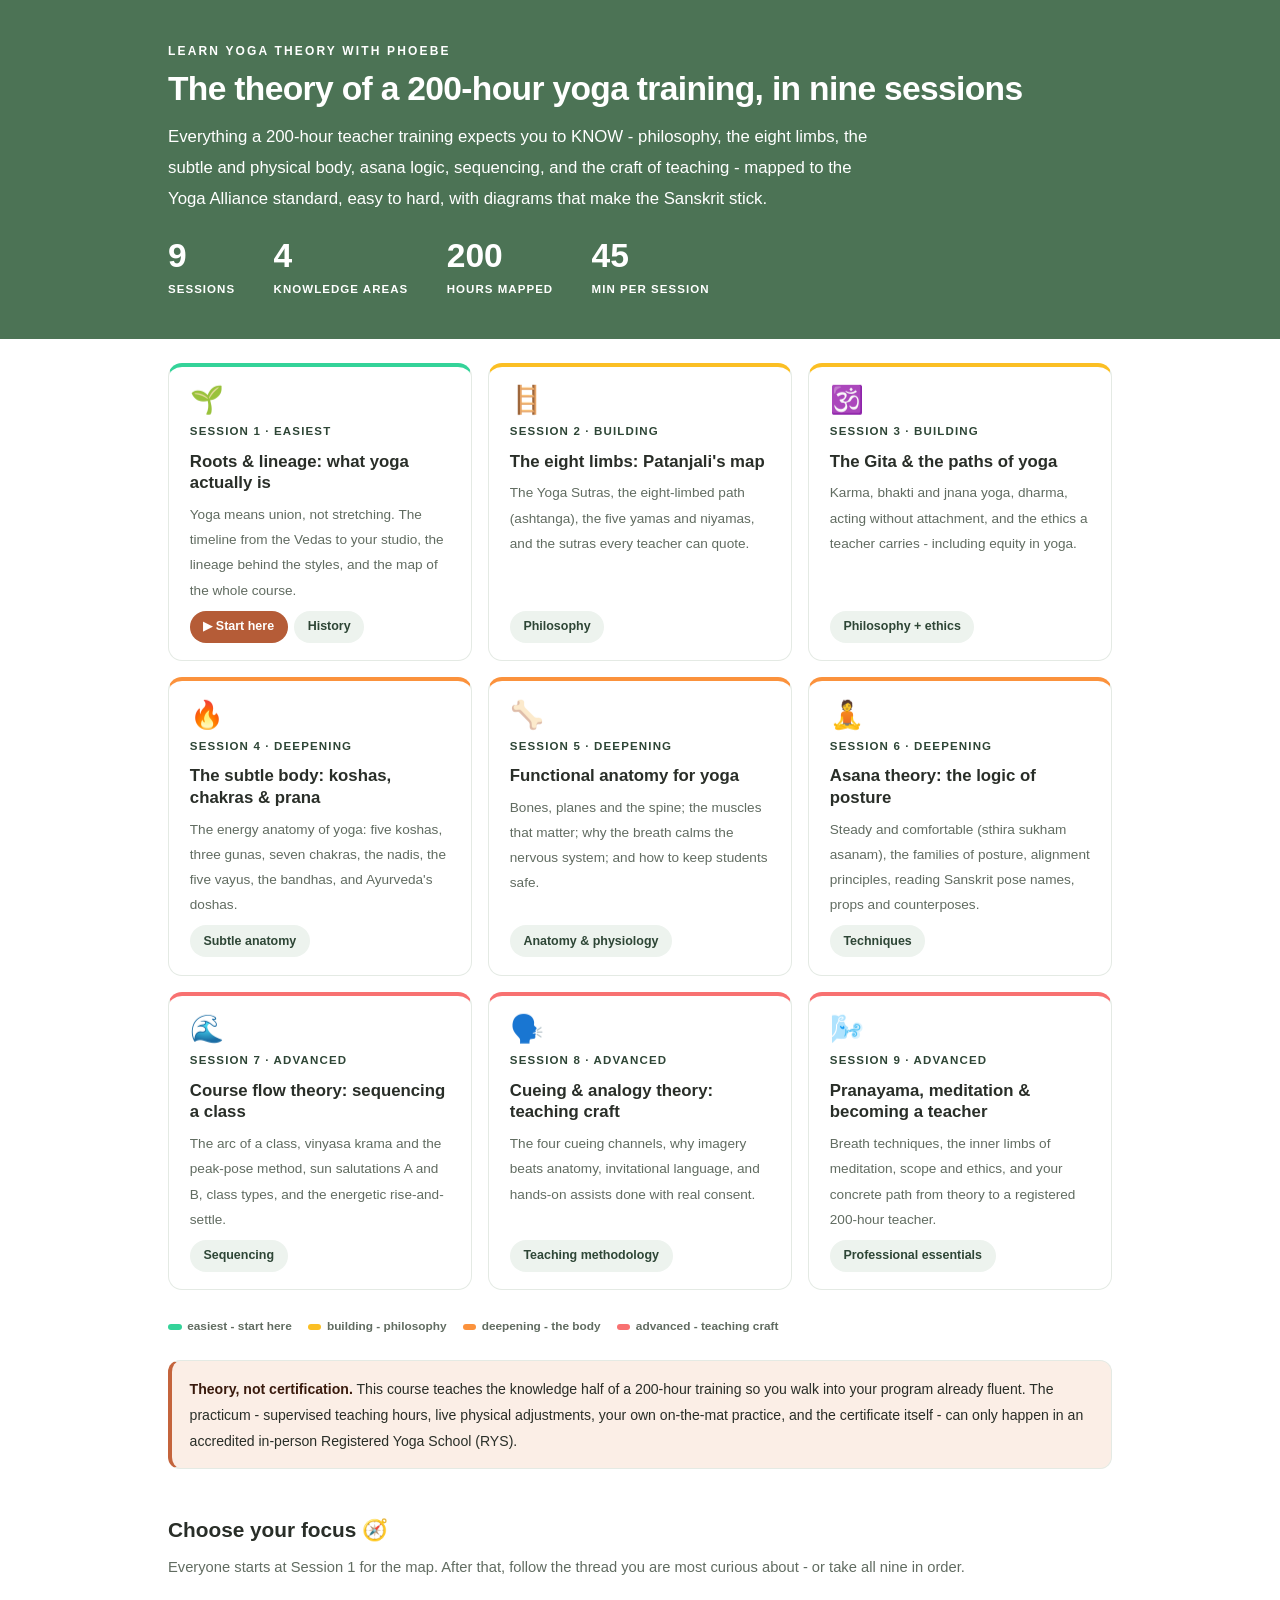
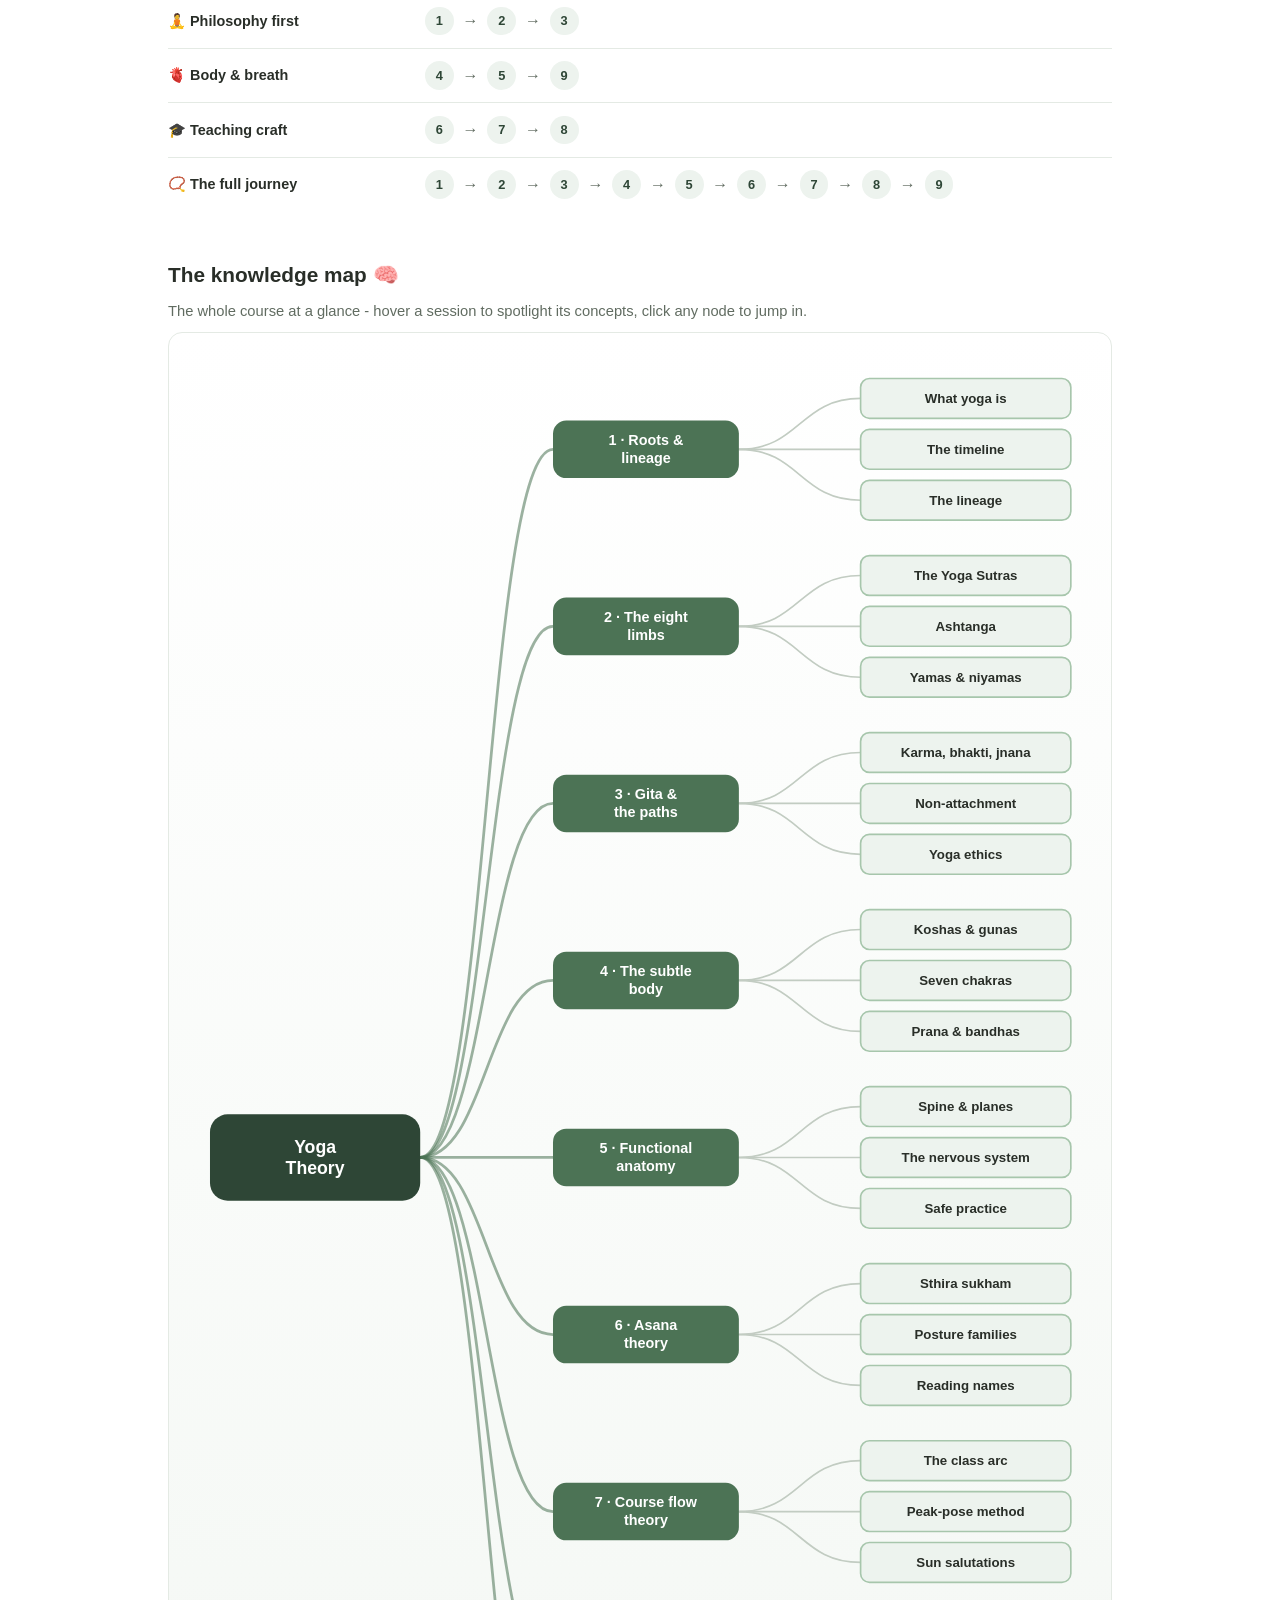
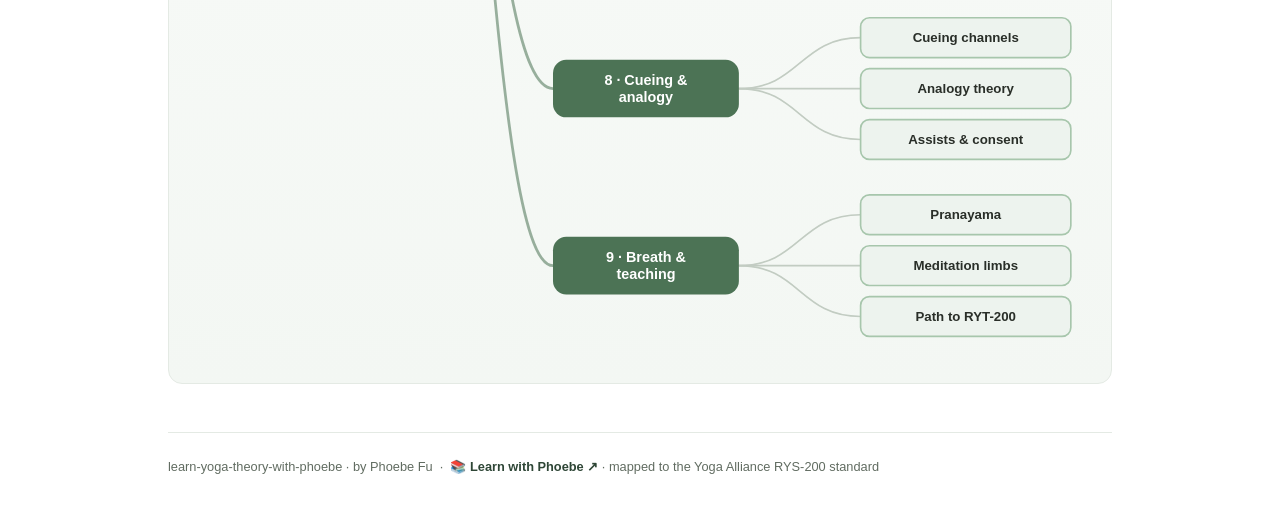
==== commit 74d3dd5a: "Light surfaces everywhere: lightbox, cheat panel, code boxes; contrast and phone-width fixes Every d" ====
--- a/index.html
+++ b/index.html
@@ -19,11 +19,11 @@
 <meta name="twitter:image" content="https://phoebefu6.github.io/learn-yoga-theory-with-phoebe/assets/og-cover.png">
 <!-- social:end -->
 <title>learn yoga theory with phoebe - the theory of a 200-hour teacher training</title>
-<link rel="stylesheet" href="assets/style.css?v=10">
+<link rel="stylesheet" href="assets/style.css?v=27">
 <style>
   .stats-row { display: flex; gap: 2.4rem; margin-top: 1.5rem; flex-wrap: wrap; }
   .stat b { display: block; font-size: 2.1rem; font-weight: 800; line-height: 1.05; font-variant-numeric: tabular-nums; }
-  .stat span { font-size: .72rem; opacity: .85; text-transform: uppercase; letter-spacing: .09em; font-weight: 600; }
+  .stat span { font-size: .72rem; opacity: 1; text-transform: uppercase; letter-spacing: .09em; font-weight: 600; }
 
   .course-grid { display: grid; grid-template-columns: repeat(auto-fit, minmax(17rem, 1fr)); gap: 1rem; margin-top: 1.5rem; }
   .course-card {
@@ -56,9 +56,9 @@
   .path { display: flex; gap: .55rem; align-items: center; padding: .75rem 0; border-bottom: .5px solid var(--hairline); flex-wrap: wrap; }
   .path:last-child { border-bottom: none; }
   .path b { min-width: 15.5rem; font-size: .9rem; }
-  .path .pstep { background: var(--indigo-50); color: var(--indigo); border-radius: 999px; padding: .16rem .68rem; font-weight: 700; font-size: .8rem; text-decoration: none; transition: all .12s ease; }
+  .path .pstep { background: var(--indigo-50); color: var(--indigo-deep); border-radius: 999px; padding: .16rem .68rem; font-weight: 700; font-size: .8rem; text-decoration: none; transition: all .12s ease; }
   .path .pstep:hover { background: var(--indigo); color: #fff; }
-  .path .parr { color: var(--faint); font-weight: 700; }
+  .path .parr { color: var(--muted); font-weight: 700; }
 
   .mm-section { margin-top: 1.6rem; }
   .mm-section h2 { font-size: 1.3rem; font-weight: 800; margin-bottom: .2rem; }
@@ -74,6 +74,7 @@
   .note-band { margin-top: 1.4rem; background: var(--amber-50); border: 1px solid var(--hairline); border-left: 4px solid var(--amber); border-radius: 12px; padding: .9rem 1.1rem; font-size: .88rem; color: var(--ink); }
   .note-band b { color: var(--amber-ink); }
 </style>
+<style>/* contrast-patch-2 */ .cnum, .course-card .cnum, .paths a, .pagefoot a, .pstep, .path .pstep { color: var(--indigo-deep); }</style>
 </head>
 <body>
 
@@ -267,6 +268,6 @@
 };
 </script>
 <script src="assets/mindmap.js?v=6"></script>
-<script src="assets/app.js?v=6"></script>
+<script src="assets/app.js?v=27"></script>
 </body>
 </html>
--- a/assets/style.css
+++ b/assets/style.css
@@ -2,13 +2,14 @@
    Accent: indigo #4C7355 · Ink: #292E28 · Flagship: amber #C4643C */
 
 :root {
+  --muted-text: #6C776C;
   --indigo: #4C7355;
   --indigo-deep: #2E4636;
   --indigo-mid: #6E9B77;
   --indigo-soft: #A7C6AC;
   --indigo-50: #EDF3EE;
   --ink: #292E28;
-  --muted: #6E7A6E;
+  --muted: #616C61;
   --faint: #C2CCC2;
   --hairline: #E4EAE4;
   --amber: #C4643C;
@@ -16,8 +17,8 @@
   --amber-ink: #3A1B0E;
   --amber-50: #FBEEE6;
   --paper: #FFFFFF;
-  --code-bg: #1E2620;
-  --code-ink: #E4EDE5;
+  --code-bg: #EDF3EE;
+  --code-ink: #292E28;
   --radius: 14px;
 }
 
@@ -47,7 +48,7 @@
   font-size: .75rem;
   letter-spacing: .18em;
   text-transform: uppercase;
-  opacity: .85;
+  opacity: 1;
   font-weight: 600;
 }
 .masthead h1 {
@@ -58,7 +59,7 @@
   letter-spacing: -.02em;
 }
 .masthead h1 .accent { color: inherit; }
-.masthead .sub { font-size: 1.05rem; opacity: .92; max-width: 44rem; }
+.masthead .sub { font-size: 1.05rem; opacity: 1; max-width: 44rem; }
 
 .chip-row { display: flex; flex-wrap: wrap; gap: .5rem; margin-top: 1.1rem; }
 .chip {
@@ -72,7 +73,7 @@
   white-space: nowrap;
 }
 .chip.level { background: #fff; color: var(--indigo); }
-.chip.audience { background: rgba(255,255,255,.16); color: #fff; border: 1px solid rgba(255,255,255,.35); }
+.chip.audience { background: rgba(255,255,255,.08); color: #fff; border: 1px solid rgba(255,255,255,.35); }
 .chip.time { background: var(--ink); color: #fff; font-variant-numeric: tabular-nums; }
 
 /* ---------- agenda bar ---------- */
@@ -170,7 +171,7 @@
   flex: none;
 }
 .mode.live { background: var(--indigo); color: #fff; }
-.mode.self { background: #fff; color: var(--muted); border: 1px solid var(--hairline); }
+.mode.self { background: #fff; color: var(--muted-text); border: 1px solid var(--hairline); }
 
 /* ---------- accordions ---------- */
 details.card {
@@ -225,7 +226,7 @@
 .pill.light { background: var(--indigo-50); color: var(--indigo); }
 .pill.inkpill { background: var(--ink); color: #fff; }
 .pill.amber, .pill.peach { background: var(--amber-solid); color: #fff; }
-.pill.bare { color: var(--faint); }
+.pill.bare { color: var(--muted); }
 
 /* ---------- 4D grid ---------- */
 .grid-2 { display: grid; grid-template-columns: repeat(auto-fit, minmax(15rem, 1fr)); gap: .8rem; margin: .5rem 0 1rem; }
@@ -254,10 +255,11 @@
 table.clean td:first-child { font-weight: 600; }
 
 /* ---------- prompt boxes ---------- */
-.prompt-box {
+.prompt-box{
   position: relative;
-  background: var(--code-bg);
-  color: var(--code-ink);
+  background: #EDF3EE;
+  border: 1px solid #E4EAE4;
+  color: #292E28;
   border-radius: var(--radius);
   padding: 1.1rem 1.2rem;
   margin: 1rem 0 1.2rem;
@@ -267,12 +269,12 @@
   white-space: pre-wrap;
   word-break: break-word;
 }
-.prompt-box .label {
+.prompt-box .label{
   position: absolute;
   top: -0.7rem;
   left: 1rem;
-  background: var(--indigo);
-  color: #fff;
+  background: #4C7355;
+  color: #FFFFFF;
   font-family: "Inter", -apple-system, sans-serif;
   font-size: .68rem;
   font-weight: 700;
@@ -283,13 +285,13 @@
 }
 .prompt-box.bad .label { background: var(--faint); color: var(--ink); }
 .prompt-box.good .label { background: var(--amber-solid); color: #fff; }
-.copy-btn {
+.copy-btn{
   position: absolute;
   top: .7rem;
   right: .7rem;
-  background: rgba(255,255,255,.1);
-  border: 1px solid rgba(255,255,255,.25);
-  color: #fff;
+  background: #FFFFFF;
+  border: 1px solid #E4EAE4;
+  color: #292E28;
   border-radius: 999px;
   padding: .25rem .8rem;
   font-size: .72rem;
@@ -298,7 +300,7 @@
   font-family: "Inter", -apple-system, sans-serif;
   transition: background .15s ease;
 }
-.copy-btn:hover { background: rgba(255,255,255,.22); }
+.copy-btn:hover { background: #E4EAE4; }
 .copy-btn.copied { background: var(--amber-solid); border-color: var(--amber-solid); color: #fff; }
 
 /* ---------- demo steps ---------- */
@@ -388,11 +390,11 @@
   gap: .4rem;
 }
 
-.lightbox {
+.lightbox{
   position: fixed;
   inset: 0;
   z-index: 100;
-  background: rgba(41,46,40,.9);
+  background: rgba(255,255,255,.97);
   display: none;
   align-items: center;
   justify-content: center;
@@ -400,8 +402,10 @@
   cursor: zoom-out;
 }
 .lightbox.open { display: flex; }
-.lightbox .inner {
+.lightbox .inner{
   background: #fff;
+  border: 1px solid #E4EAE4;
+  box-shadow: 0 10px 40px rgba(41,46,40,.14);
   border-radius: var(--radius);
   padding: 2rem;
   max-width: 94vw;
@@ -409,13 +413,12 @@
   overflow: auto;
 }
 .lightbox .inner svg, .lightbox .inner img { width: min(88vw, 70rem); height: auto; }
-.lightbox .close-hint {
+.lightbox .close-hint{
   position: fixed;
   top: 1rem; right: 1.4rem;
-  color: #fff;
+  color: #292E28;
   font-size: .8rem;
   font-weight: 600;
-  opacity: .8;
 }
 
 /* ---------- courses covered ---------- */
@@ -434,19 +437,20 @@
 .covered-row .note { margin-left: auto; color: var(--muted); font-size: .78rem; text-align: right; }
 
 /* ---------- cheat sheet footer ---------- */
-.cheat {
-  background: var(--ink);
-  color: #fff;
+.cheat{
+  background: #EDF3EE;
+  border: 1px solid #E4EAE4;
+  color: #292E28;
   border-radius: var(--radius);
   padding: 1.6rem 1.6rem 1.3rem;
   margin-top: 3rem;
 }
 .cheat h3 { font-size: 1.1rem; margin-bottom: 1rem; }
-.cheat h3 span { color: var(--indigo-soft); }
+.cheat h3 span { color: #4C7355; }
 .cheat .grid-2 { gap: 1rem; }
 .cheat .cheat-item { border-left: 3px solid var(--indigo-mid); padding-left: .8rem; }
-.cheat .cheat-item b { display: block; font-size: .85rem; color: var(--indigo-soft); }
-.cheat .cheat-item span { font-size: .82rem; opacity: .85; }
+.cheat .cheat-item b { display: block; font-size: .85rem; color: #2E4636; }
+.cheat .cheat-item span { font-size: .82rem; color: #292E28; }
 
 footer.pagefoot {
   border-top: 1px solid var(--hairline);
@@ -541,7 +545,7 @@
   margin-top: 1.1rem;
   flex-wrap: wrap;
 }
-.journey .jlabel { font-size: .7rem; font-weight: 700; text-transform: uppercase; letter-spacing: .09em; opacity: .8; margin-right: .3rem; }
+.journey .jlabel { font-size: .7rem; font-weight: 700; text-transform: uppercase; letter-spacing: .09em; opacity: 1; margin-right: .3rem; }
 .journey a {
   width: 1.7rem; height: 1.7rem;
   border-radius: 999px;
@@ -776,3 +780,33 @@
   color: var(--pv-flag);
 }
 /* === /LWP-PATCH === */
+
+/* layout-patch-3: phone-width overflow (2026-10-10) */
+.sql-bar { flex-wrap: wrap; }
+@media (max-width: 480px) {
+  .covered-row { flex-wrap: wrap; }
+  .covered-row .note { margin-left: 0; text-align: left; flex-basis: 100%; }
+  details.card summary { flex-wrap: wrap; }
+  details.card summary .mini { white-space: normal; }
+  .wk, .sqlbox, .prompt-box, pre { max-width: 100%; overflow-x: auto; }
+  .mono, code, strong, .note { overflow-wrap: anywhere; }
+  select, input[type=range], label { max-width: 100%; }
+  canvas, svg, img { max-width: 100%; height: auto; }
+  .tree-kids, .tree-node-wrap, .tree-node, .rb-night, .al-row, .gd-field, .tl-row, .sl-row { max-width: 100%; overflow-x: auto; }
+  .tl-cols, .sl-cols, .bb-cols, .ev-cols, [class$="-cols"] { grid-template-columns: 1fr !important; display: grid; }
+  .tl-cols > *, .sl-cols > *, [class$="-cols"] > * { min-width: 0; max-width: 100%; }
+  .mono { white-space: normal; }
+  .er-w, .bb-lab, .tl-lev, .sl-lev { max-width: 100%; white-space: normal; }
+}
+/* contrast-patch-2b */
+.cheat a { color: var(--indigo-deep, var(--ink)); }
+.chip.audience { background: transparent; border-color: rgba(255,255,255,.55); }
+.masthead a, .masthead .sub a { color: #fff; text-decoration: underline; text-underline-offset: 2px; }
+.prompt-box b, .prompt-box strong { color: var(--indigo-deep, var(--ink)); }
+.prompt-box span, .prompt-box em, .prompt-box i { color: inherit; }
+.pp-stamp i { color: var(--ink); }
+/* contrast-patch-2 */
+.klabel, .section-kicker .klabel, details.card summary .caret, .crumb a, .toolbar .crumb a, .pagenav a, .pagefoot a, footer.pagefoot a, .pagefoot p a, .cnum, .course-card .cnum, .pill.light, .covered-row .status.light, .paths a, .tag.concept, .chip.level, .quiz-score, .mmd-launch, .mode.self, .legend .pill.light { color: var(--indigo-deep); }
+.chip.audience { background: transparent; border-color: rgba(255,255,255,.55); }
+.journey a { background: var(--indigo-deep); border-color: rgba(255,255,255,.6); }
+.skip-link { background: var(--indigo-deep); }
